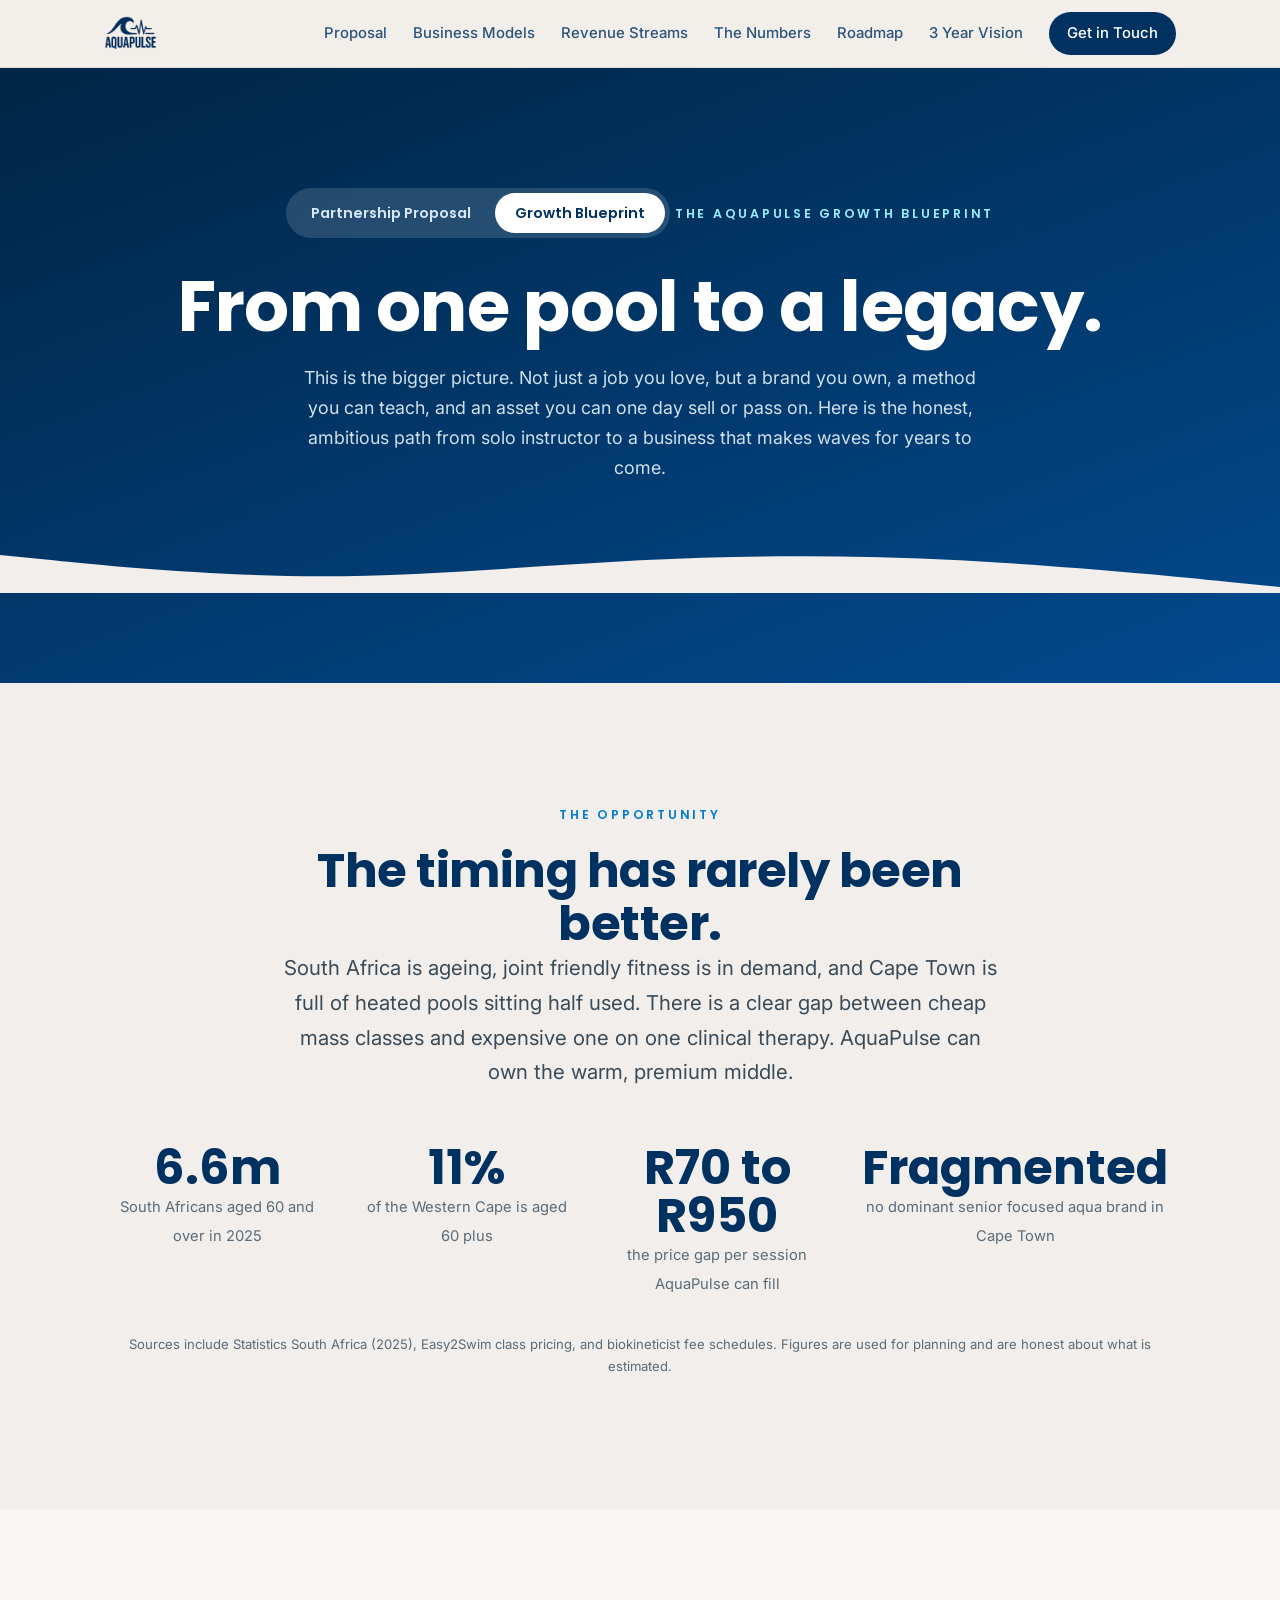
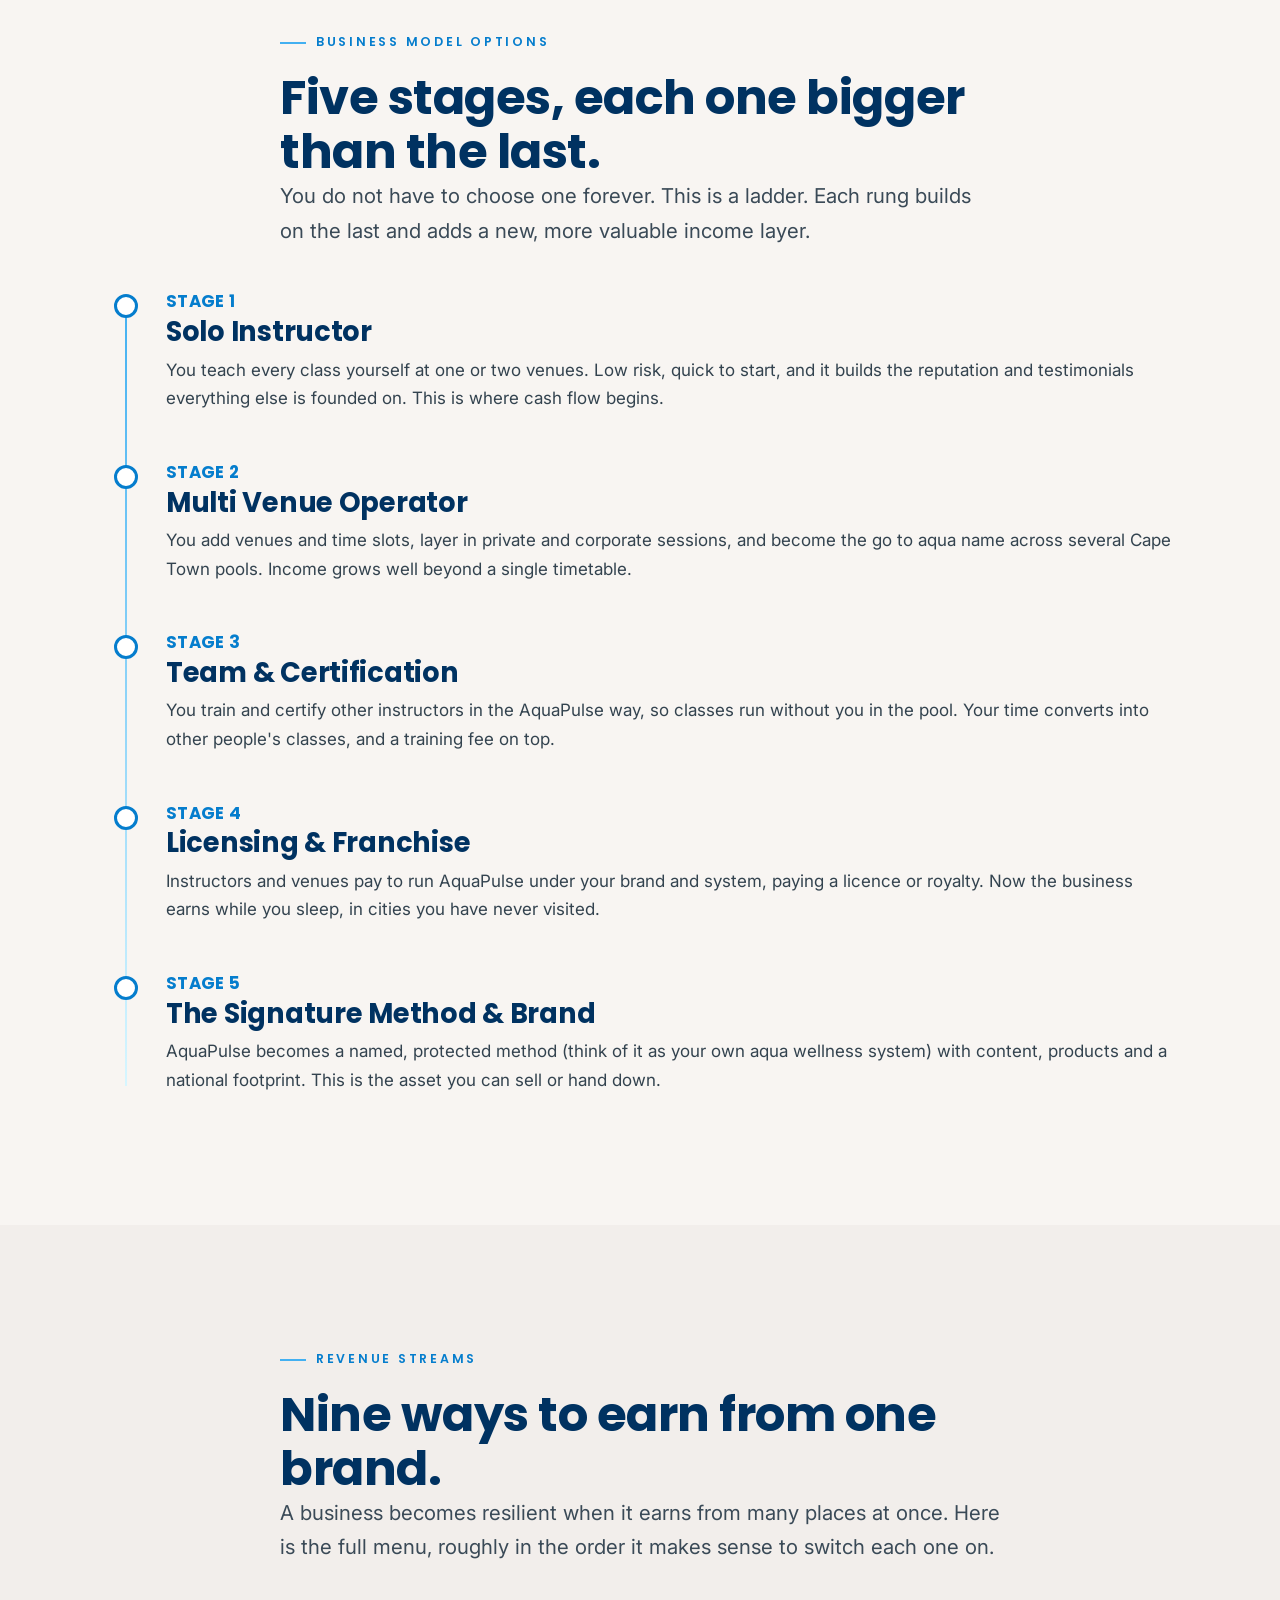
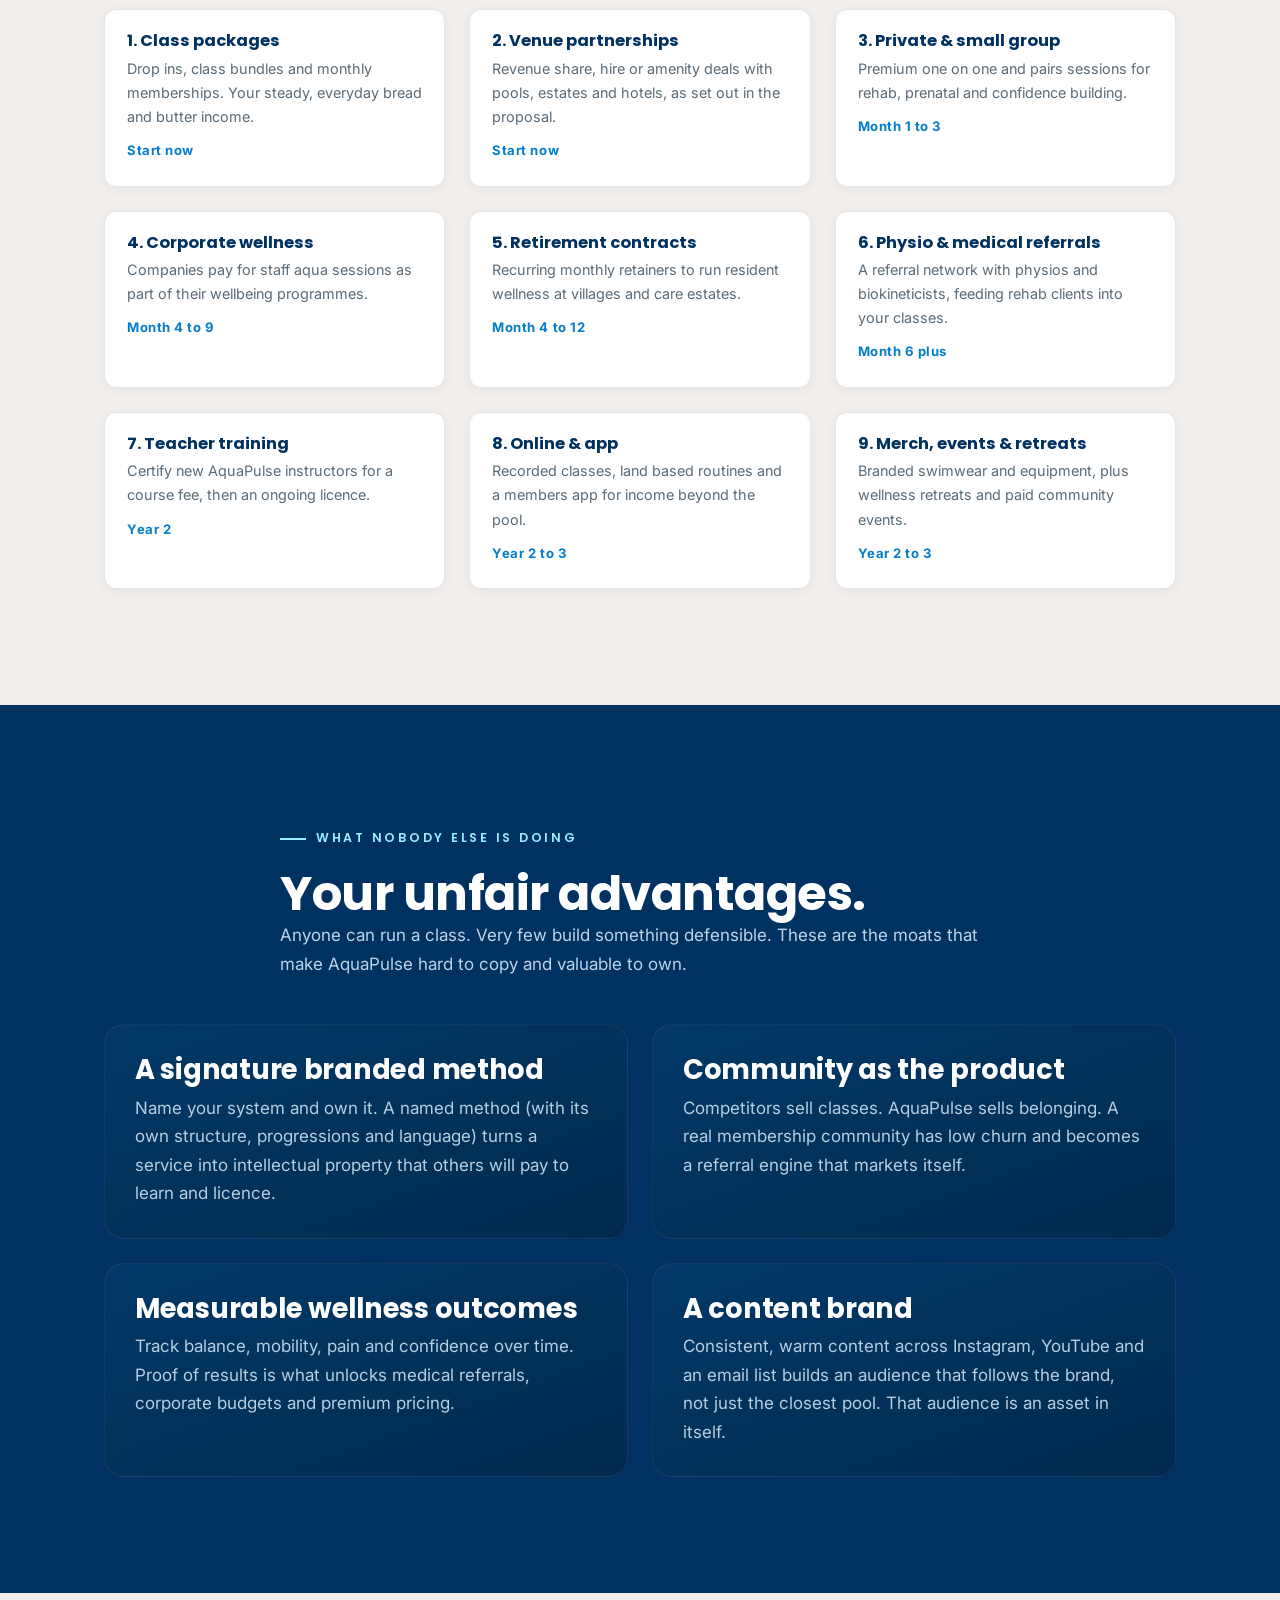
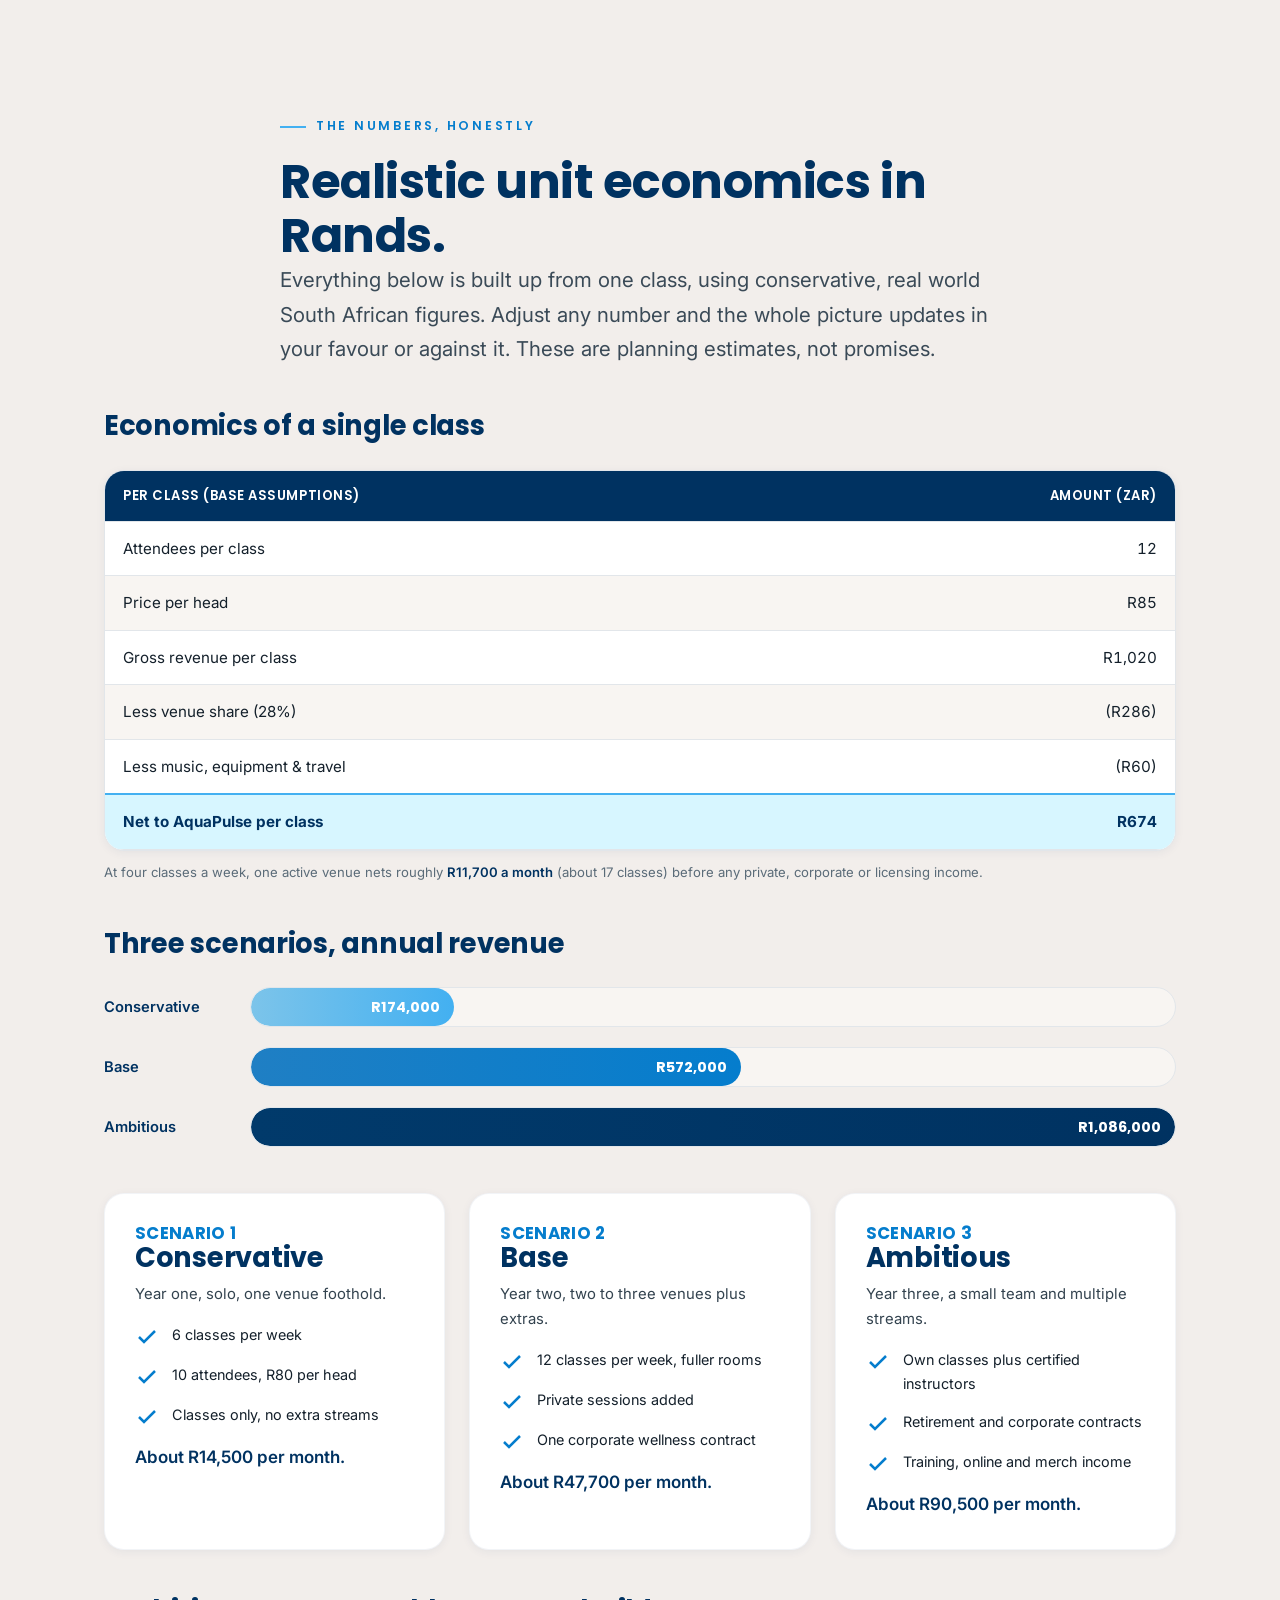
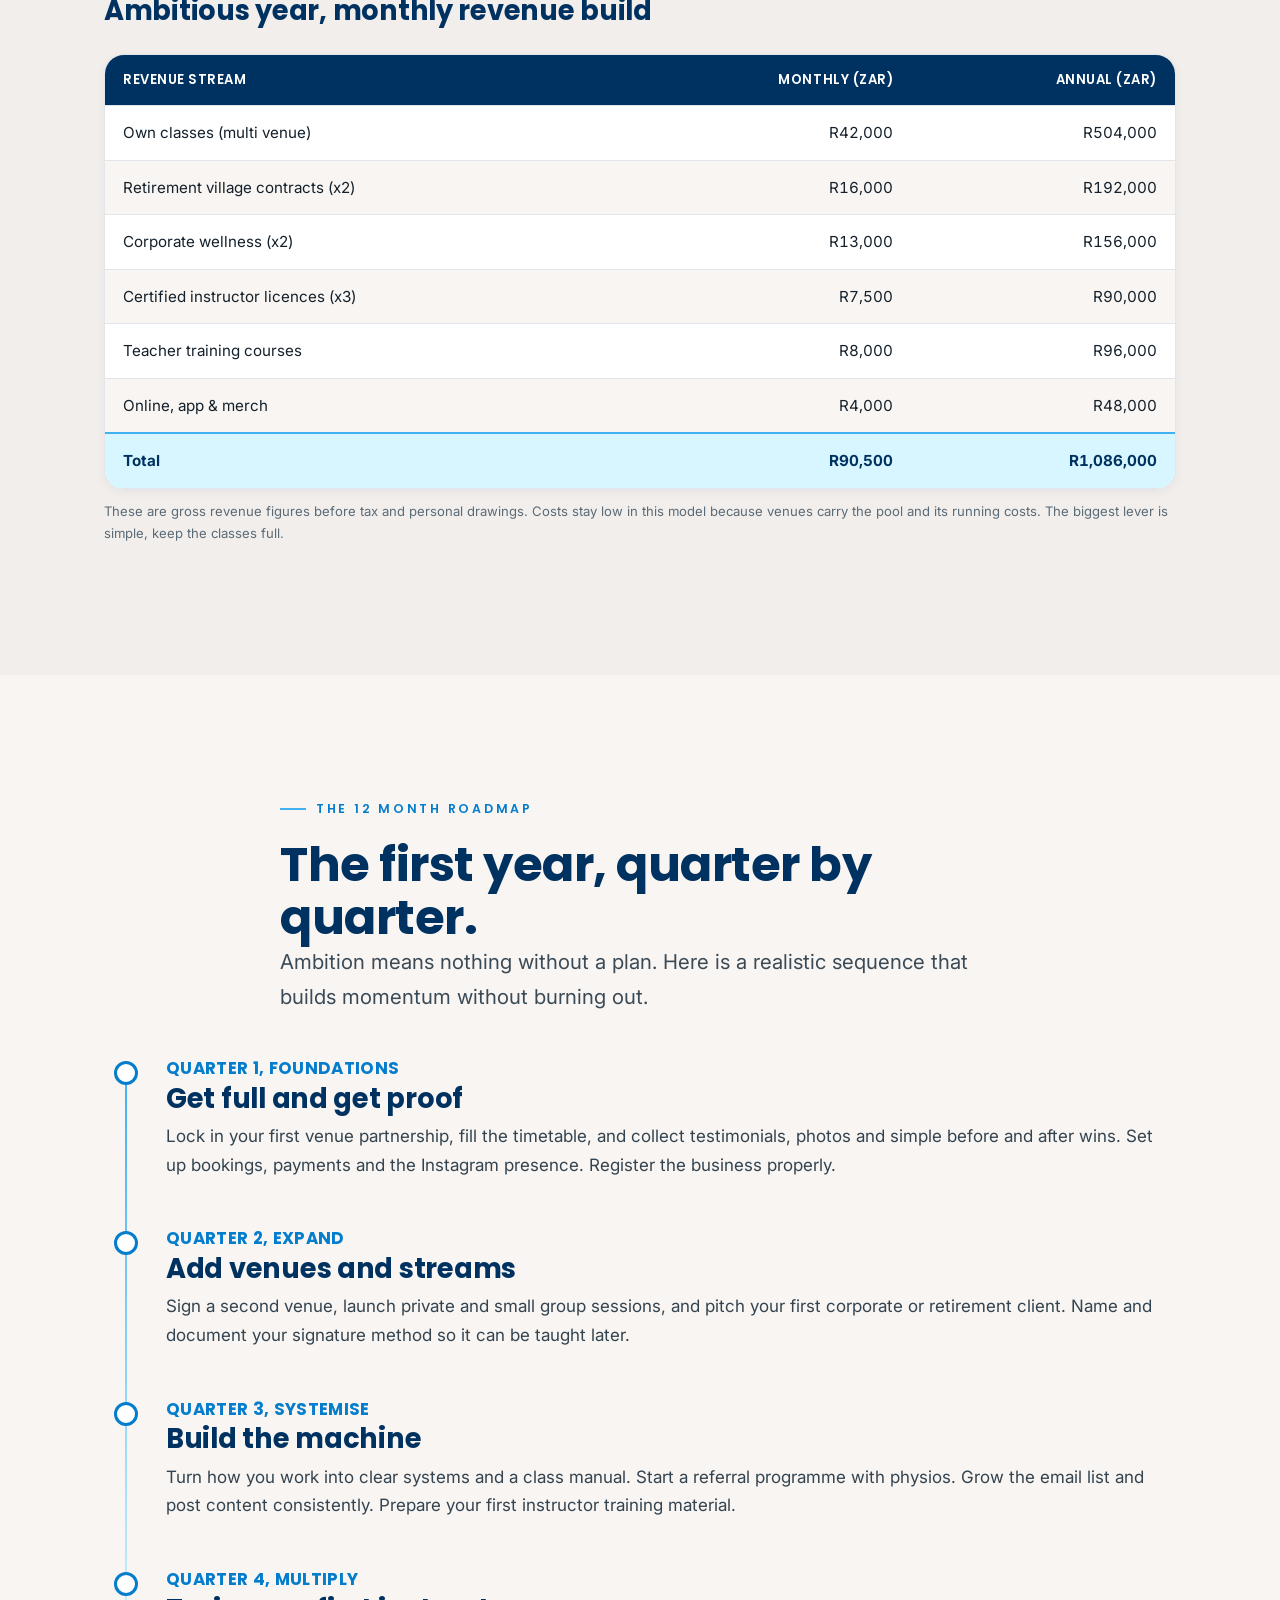
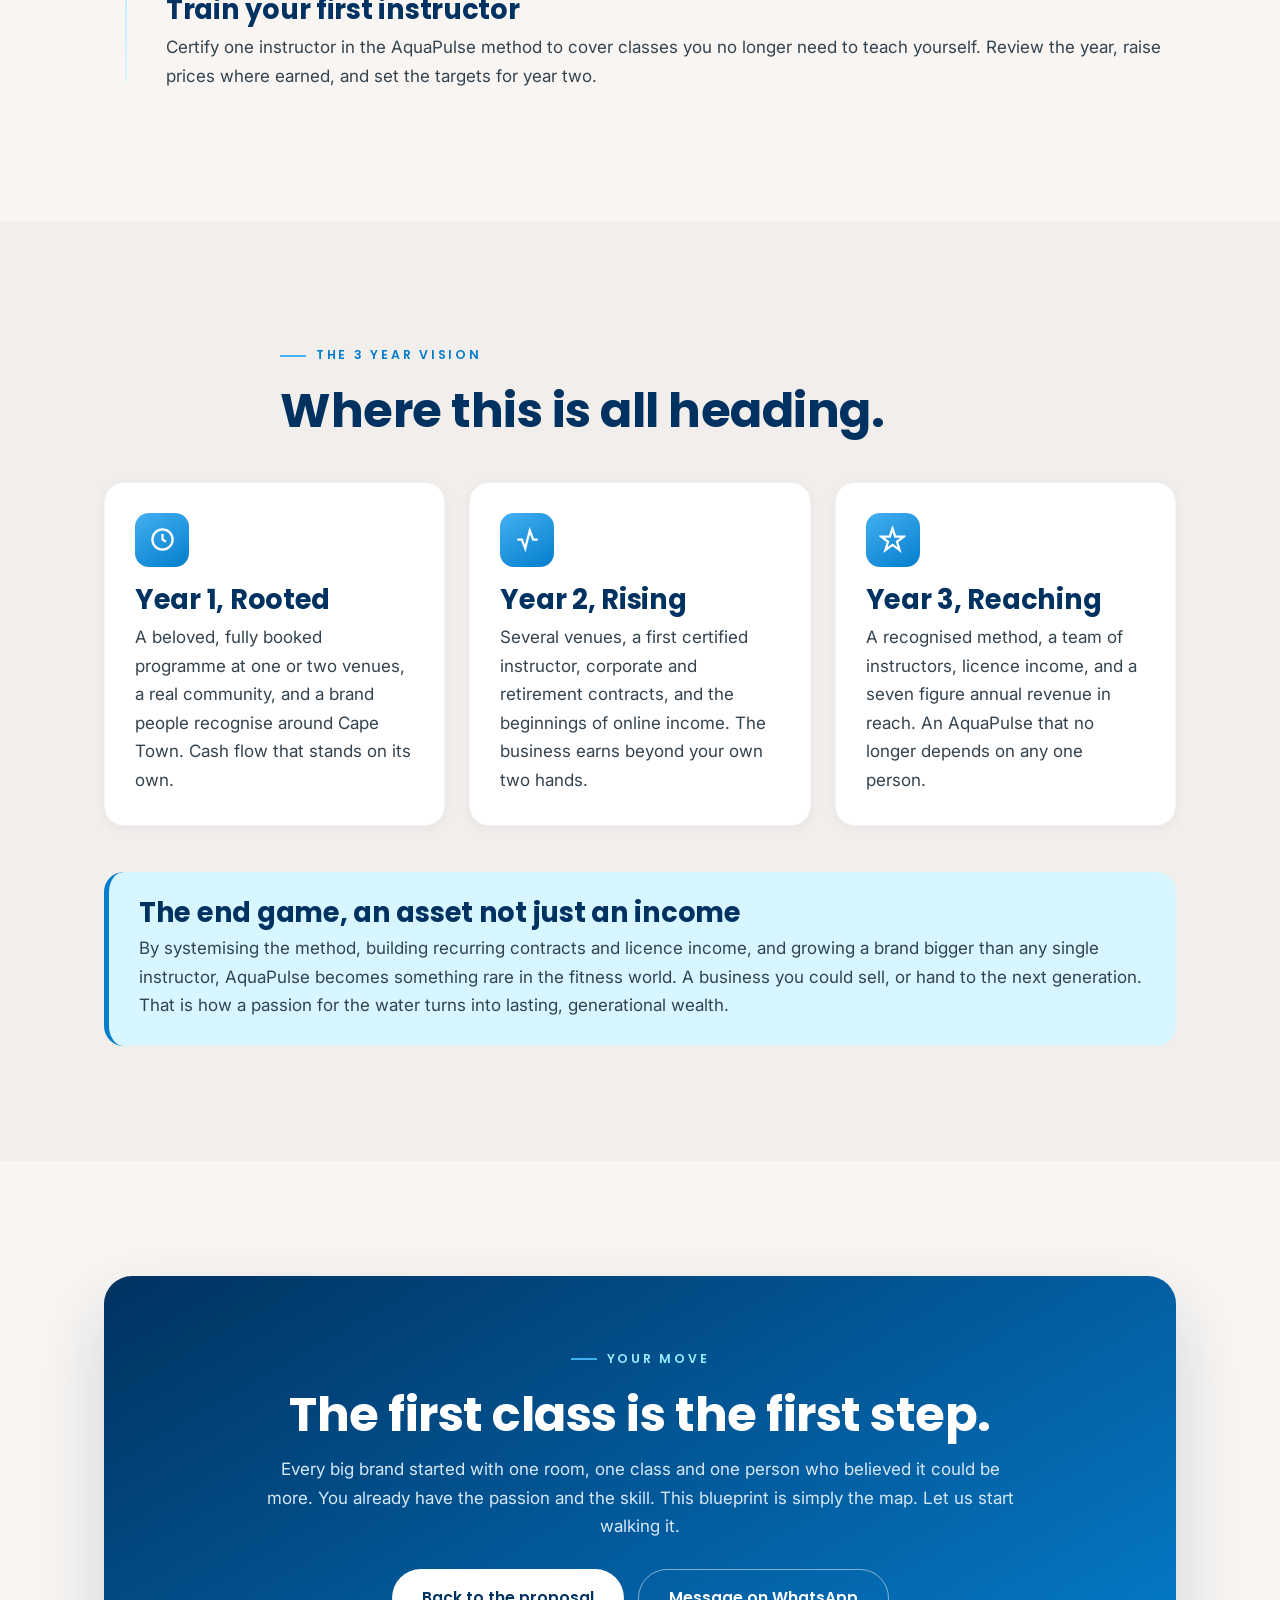
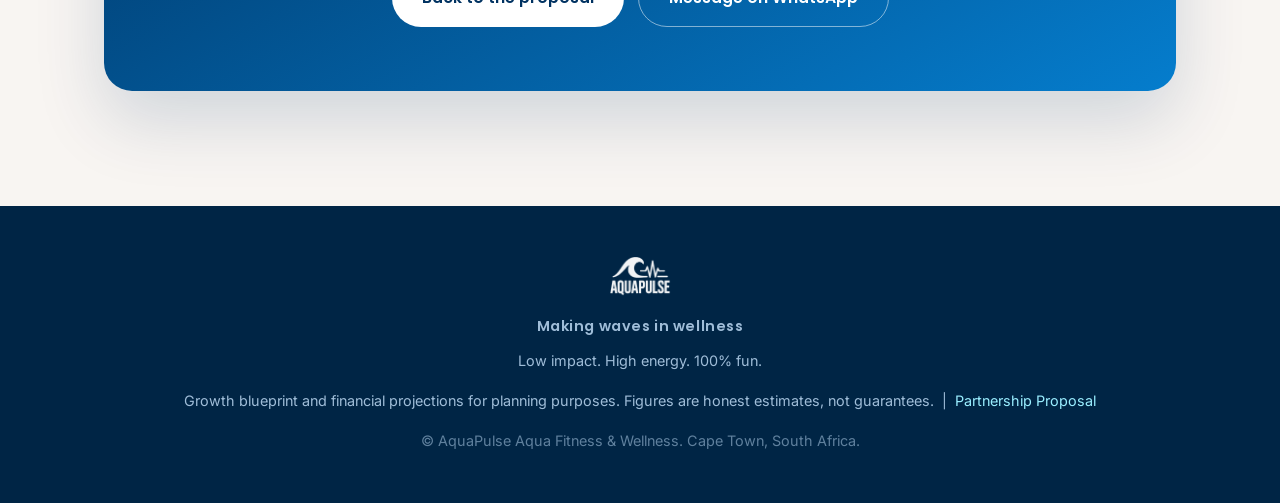
==== blueprint.html @ 483c2048 "AquaPulse partnership proposal and growth blueprint Mobile-first, print-friendly proposal site match" ====
<!DOCTYPE html>
<html lang="en">
<head>
<meta charset="UTF-8">
<meta name="viewport" content="width=device-width, initial-scale=1.0">
<title>AquaPulse | Growth Blueprint &amp; Wealth Strategy</title>
<meta name="description" content="The AquaPulse growth blueprint. How to scale from solo instructor to a branded, certifiable aqua wellness method, with realistic ZAR financial projections.">
<link rel="icon" href="assets/favicon.png">
<link rel="preconnect" href="https://fonts.googleapis.com">
<link rel="preconnect" href="https://fonts.gstatic.com" crossorigin>
<link href="https://fonts.googleapis.com/css2?family=Poppins:wght@500;600;700;800&family=Inter:wght@400;500;600&display=swap" rel="stylesheet">
<link rel="stylesheet" href="styles.css">
</head>
<body>

<!-- NAV -->
<nav class="nav">
  <div class="nav__inner">
    <a class="nav__brand" href="index.html">
      <img src="assets/logo-transparent.png" alt="AquaPulse logo">
    </a>
    <div class="nav__links" id="navlinks">
      <a href="index.html">Proposal</a>
      <a href="#models">Business Models</a>
      <a href="#streams">Revenue Streams</a>
      <a href="#numbers">The Numbers</a>
      <a href="#roadmap">Roadmap</a>
      <a href="#vision3">3 Year Vision</a>
      <a class="nav__cta" href="index.html#contact">Get in Touch</a>
    </div>
    <button class="nav__toggle" id="navtoggle" aria-label="Menu">
      <svg width="26" height="26" viewBox="0 0 24 24" fill="none" stroke="currentColor" stroke-width="2"><line x1="3" y1="6" x2="21" y2="6"/><line x1="3" y1="12" x2="21" y2="12"/><line x1="3" y1="18" x2="21" y2="18"/></svg>
    </button>
  </div>
</nav>

<!-- PAGE HEADER -->
<header class="phead" id="top">
  <div class="wrap">
    <div class="pill-nav">
      <a href="index.html">Partnership Proposal</a>
      <a href="#" class="active">Growth Blueprint</a>
    </div>
    <span class="eyebrow">The AquaPulse Growth Blueprint</span>
    <h1>From one pool to a legacy.</h1>
    <p>This is the bigger picture. Not just a job you love, but a brand you own, a method you can teach, and an asset you can one day sell or pass on. Here is the honest, ambitious path from solo instructor to a business that makes waves for years to come.</p>
  </div>
  <div class="wave-divider" aria-hidden="true" style="margin-top:40px">
    <svg viewBox="0 0 1440 70" preserveAspectRatio="none"><path fill="#f2eeeb" d="M0,32L60,37.3C120,43,240,53,360,53.3C480,53,600,43,720,37.3C840,32,960,32,1080,37.3C1200,43,1320,53,1380,58.7L1440,64L1440,70L0,70Z"></path></svg>
  </div>
</header>

<!-- WHY NOW -->
<section class="section">
  <div class="wrap">
    <div class="section-head center narrow fade">
      <span class="eyebrow">The Opportunity</span>
      <h2>The timing has rarely been better.</h2>
      <p class="lead">South Africa is ageing, joint friendly fitness is in demand, and Cape Town is full of heated pools sitting half used. There is a clear gap between cheap mass classes and expensive one on one clinical therapy. AquaPulse can own the warm, premium middle.</p>
    </div>
    <div class="grid g-4 mt-l">
      <div class="stat fade"><b>6.6m</b><span>South Africans aged 60 and over in 2025</span></div>
      <div class="stat fade"><b>11%</b><span>of the Western Cape is aged 60 plus</span></div>
      <div class="stat fade"><b>R70 to R950</b><span>the price gap per session AquaPulse can fill</span></div>
      <div class="stat fade"><b>Fragmented</b><span>no dominant senior focused aqua brand in Cape Town</span></div>
    </div>
    <p class="table-note center mt-m">Sources include Statistics South Africa (2025), Easy2Swim class pricing, and biokineticist fee schedules. Figures are used for planning and are honest about what is estimated.</p>
  </div>
</section>

<!-- BUSINESS MODEL LADDER -->
<section class="section section--tint" id="models">
  <div class="wrap">
    <div class="section-head narrow fade">
      <span class="eyebrow">Business Model Options</span>
      <h2>Five stages, each one bigger than the last.</h2>
      <p class="lead">You do not have to choose one forever. This is a ladder. Each rung builds on the last and adds a new, more valuable income layer.</p>
    </div>
    <div class="timeline fade">
      <div class="tl-item"><div class="tl-dot"></div><h4>Stage 1</h4><h3>Solo Instructor</h3><p>You teach every class yourself at one or two venues. Low risk, quick to start, and it builds the reputation and testimonials everything else is founded on. This is where cash flow begins.</p></div>
      <div class="tl-item"><div class="tl-dot"></div><h4>Stage 2</h4><h3>Multi Venue Operator</h3><p>You add venues and time slots, layer in private and corporate sessions, and become the go to aqua name across several Cape Town pools. Income grows well beyond a single timetable.</p></div>
      <div class="tl-item"><div class="tl-dot"></div><h4>Stage 3</h4><h3>Team &amp; Certification</h3><p>You train and certify other instructors in the AquaPulse way, so classes run without you in the pool. Your time converts into other people's classes, and a training fee on top.</p></div>
      <div class="tl-item"><div class="tl-dot"></div><h4>Stage 4</h4><h3>Licensing &amp; Franchise</h3><p>Instructors and venues pay to run AquaPulse under your brand and system, paying a licence or royalty. Now the business earns while you sleep, in cities you have never visited.</p></div>
      <div class="tl-item"><div class="tl-dot"></div><h4>Stage 5</h4><h3>The Signature Method &amp; Brand</h3><p>AquaPulse becomes a named, protected method (think of it as your own aqua wellness system) with content, products and a national footprint. This is the asset you can sell or hand down.</p></div>
    </div>
  </div>
</section>

<!-- REVENUE STREAMS -->
<section class="section" id="streams">
  <div class="wrap">
    <div class="section-head narrow fade">
      <span class="eyebrow">Revenue Streams</span>
      <h2>Nine ways to earn from one brand.</h2>
      <p class="lead">A business becomes resilient when it earns from many places at once. Here is the full menu, roughly in the order it makes sense to switch each one on.</p>
    </div>
    <div class="grid g-3 fade">
      <div class="stream"><h4>1. Class packages</h4><p>Drop ins, class bundles and monthly memberships. Your steady, everyday bread and butter income.</p><small>Start now</small></div>
      <div class="stream"><h4>2. Venue partnerships</h4><p>Revenue share, hire or amenity deals with pools, estates and hotels, as set out in the proposal.</p><small>Start now</small></div>
      <div class="stream"><h4>3. Private &amp; small group</h4><p>Premium one on one and pairs sessions for rehab, prenatal and confidence building.</p><small>Month 1 to 3</small></div>
      <div class="stream"><h4>4. Corporate wellness</h4><p>Companies pay for staff aqua sessions as part of their wellbeing programmes.</p><small>Month 4 to 9</small></div>
      <div class="stream"><h4>5. Retirement contracts</h4><p>Recurring monthly retainers to run resident wellness at villages and care estates.</p><small>Month 4 to 12</small></div>
      <div class="stream"><h4>6. Physio &amp; medical referrals</h4><p>A referral network with physios and biokineticists, feeding rehab clients into your classes.</p><small>Month 6 plus</small></div>
      <div class="stream"><h4>7. Teacher training</h4><p>Certify new AquaPulse instructors for a course fee, then an ongoing licence.</p><small>Year 2</small></div>
      <div class="stream"><h4>8. Online &amp; app</h4><p>Recorded classes, land based routines and a members app for income beyond the pool.</p><small>Year 2 to 3</small></div>
      <div class="stream"><h4>9. Merch, events &amp; retreats</h4><p>Branded swimwear and equipment, plus wellness retreats and paid community events.</p><small>Year 2 to 3</small></div>
    </div>
  </div>
</section>

<!-- DIFFERENTIATION -->
<section class="section section--navy" id="different">
  <div class="wrap">
    <div class="section-head narrow fade">
      <span class="eyebrow">What Nobody Else Is Doing</span>
      <h2>Your unfair advantages.</h2>
      <p>Anyone can run a class. Very few build something defensible. These are the moats that make AquaPulse hard to copy and valuable to own.</p>
    </div>
    <div class="grid g-2 mt-l">
      <div class="card card--navy fade"><h3>A signature branded method</h3><p>Name your system and own it. A named method (with its own structure, progressions and language) turns a service into intellectual property that others will pay to learn and licence.</p></div>
      <div class="card card--navy fade"><h3>Community as the product</h3><p>Competitors sell classes. AquaPulse sells belonging. A real membership community has low churn and becomes a referral engine that markets itself.</p></div>
      <div class="card card--navy fade"><h3>Measurable wellness outcomes</h3><p>Track balance, mobility, pain and confidence over time. Proof of results is what unlocks medical referrals, corporate budgets and premium pricing.</p></div>
      <div class="card card--navy fade"><h3>A content brand</h3><p>Consistent, warm content across Instagram, YouTube and an email list builds an audience that follows the brand, not just the closest pool. That audience is an asset in itself.</p></div>
    </div>
  </div>
</section>

<!-- THE NUMBERS -->
<section class="section" id="numbers">
  <div class="wrap">
    <div class="section-head narrow fade">
      <span class="eyebrow">The Numbers, Honestly</span>
      <h2>Realistic unit economics in Rands.</h2>
      <p class="lead">Everything below is built up from one class, using conservative, real world South African figures. Adjust any number and the whole picture updates in your favour or against it. These are planning estimates, not promises.</p>
    </div>

    <h3 class="mb-m fade">Economics of a single class</h3>
    <div class="table-wrap fade">
      <table>
        <thead><tr><th>Per class (base assumptions)</th><th class="num">Amount (ZAR)</th></tr></thead>
        <tbody>
          <tr><td>Attendees per class</td><td class="num">12</td></tr>
          <tr><td>Price per head</td><td class="num">R85</td></tr>
          <tr><td>Gross revenue per class</td><td class="num">R1,020</td></tr>
          <tr><td>Less venue share (28%)</td><td class="num">(R286)</td></tr>
          <tr><td>Less music, equipment &amp; travel</td><td class="num">(R60)</td></tr>
          <tr class="total"><td>Net to AquaPulse per class</td><td class="num">R674</td></tr>
        </tbody>
      </table>
    </div>
    <p class="table-note fade">At four classes a week, one active venue nets roughly <strong>R11,700 a month</strong> (about 17 classes) before any private, corporate or licensing income.</p>

    <h3 class="mb-m mt-l fade">Three scenarios, annual revenue</h3>
    <div class="bars fade">
      <div class="bar__row"><div class="bar__label">Conservative</div><div class="bar__track"><div class="bar__fill bar--c" style="width:22%">R174,000</div></div></div>
      <div class="bar__row"><div class="bar__label">Base</div><div class="bar__track"><div class="bar__fill bar--b" style="width:53%">R572,000</div></div></div>
      <div class="bar__row"><div class="bar__label">Ambitious</div><div class="bar__track"><div class="bar__fill bar--a" style="width:100%">R1,086,000</div></div></div>
    </div>

    <div class="grid g-3 mt-l">
      <div class="card fade">
        <h4 style="color:var(--ocean)">Scenario 1</h4>
        <h3>Conservative</h3>
        <p style="font-size:.93rem">Year one, solo, one venue foothold.</p>
        <ul class="checks" style="margin-top:14px;font-size:.9rem">
          <li><svg viewBox="0 0 24 24" fill="none" stroke="currentColor" stroke-width="2.5"><path d="M20 6L9 17l-5-5"/></svg><span>6 classes per week</span></li>
          <li><svg viewBox="0 0 24 24" fill="none" stroke="currentColor" stroke-width="2.5"><path d="M20 6L9 17l-5-5"/></svg><span>10 attendees, R80 per head</span></li>
          <li><svg viewBox="0 0 24 24" fill="none" stroke="currentColor" stroke-width="2.5"><path d="M20 6L9 17l-5-5"/></svg><span>Classes only, no extra streams</span></li>
        </ul>
        <p style="margin-top:14px"><strong>About R14,500 per month.</strong></p>
      </div>
      <div class="card fade">
        <h4 style="color:var(--ocean)">Scenario 2</h4>
        <h3>Base</h3>
        <p style="font-size:.93rem">Year two, two to three venues plus extras.</p>
        <ul class="checks" style="margin-top:14px;font-size:.9rem">
          <li><svg viewBox="0 0 24 24" fill="none" stroke="currentColor" stroke-width="2.5"><path d="M20 6L9 17l-5-5"/></svg><span>12 classes per week, fuller rooms</span></li>
          <li><svg viewBox="0 0 24 24" fill="none" stroke="currentColor" stroke-width="2.5"><path d="M20 6L9 17l-5-5"/></svg><span>Private sessions added</span></li>
          <li><svg viewBox="0 0 24 24" fill="none" stroke="currentColor" stroke-width="2.5"><path d="M20 6L9 17l-5-5"/></svg><span>One corporate wellness contract</span></li>
        </ul>
        <p style="margin-top:14px"><strong>About R47,700 per month.</strong></p>
      </div>
      <div class="card fade">
        <h4 style="color:var(--ocean)">Scenario 3</h4>
        <h3>Ambitious</h3>
        <p style="font-size:.93rem">Year three, a small team and multiple streams.</p>
        <ul class="checks" style="margin-top:14px;font-size:.9rem">
          <li><svg viewBox="0 0 24 24" fill="none" stroke="currentColor" stroke-width="2.5"><path d="M20 6L9 17l-5-5"/></svg><span>Own classes plus certified instructors</span></li>
          <li><svg viewBox="0 0 24 24" fill="none" stroke="currentColor" stroke-width="2.5"><path d="M20 6L9 17l-5-5"/></svg><span>Retirement and corporate contracts</span></li>
          <li><svg viewBox="0 0 24 24" fill="none" stroke="currentColor" stroke-width="2.5"><path d="M20 6L9 17l-5-5"/></svg><span>Training, online and merch income</span></li>
        </ul>
        <p style="margin-top:14px"><strong>About R90,500 per month.</strong></p>
      </div>
    </div>

    <h3 class="mb-m mt-l fade">Ambitious year, monthly revenue build</h3>
    <div class="table-wrap fade">
      <table>
        <thead><tr><th>Revenue stream</th><th class="num">Monthly (ZAR)</th><th class="num">Annual (ZAR)</th></tr></thead>
        <tbody>
          <tr><td>Own classes (multi venue)</td><td class="num">R42,000</td><td class="num">R504,000</td></tr>
          <tr><td>Retirement village contracts (x2)</td><td class="num">R16,000</td><td class="num">R192,000</td></tr>
          <tr><td>Corporate wellness (x2)</td><td class="num">R13,000</td><td class="num">R156,000</td></tr>
          <tr><td>Certified instructor licences (x3)</td><td class="num">R7,500</td><td class="num">R90,000</td></tr>
          <tr><td>Teacher training courses</td><td class="num">R8,000</td><td class="num">R96,000</td></tr>
          <tr><td>Online, app &amp; merch</td><td class="num">R4,000</td><td class="num">R48,000</td></tr>
          <tr class="total"><td>Total</td><td class="num">R90,500</td><td class="num">R1,086,000</td></tr>
        </tbody>
      </table>
    </div>
    <p class="table-note fade">These are gross revenue figures before tax and personal drawings. Costs stay low in this model because venues carry the pool and its running costs. The biggest lever is simple, keep the classes full.</p>
  </div>
</section>

<!-- 12 MONTH ROADMAP -->
<section class="section section--tint" id="roadmap">
  <div class="wrap">
    <div class="section-head narrow fade">
      <span class="eyebrow">The 12 Month Roadmap</span>
      <h2>The first year, quarter by quarter.</h2>
      <p class="lead">Ambition means nothing without a plan. Here is a realistic sequence that builds momentum without burning out.</p>
    </div>
    <div class="timeline fade">
      <div class="tl-item"><div class="tl-dot"></div><h4>Quarter 1, Foundations</h4><h3>Get full and get proof</h3><p>Lock in your first venue partnership, fill the timetable, and collect testimonials, photos and simple before and after wins. Set up bookings, payments and the Instagram presence. Register the business properly.</p></div>
      <div class="tl-item"><div class="tl-dot"></div><h4>Quarter 2, Expand</h4><h3>Add venues and streams</h3><p>Sign a second venue, launch private and small group sessions, and pitch your first corporate or retirement client. Name and document your signature method so it can be taught later.</p></div>
      <div class="tl-item"><div class="tl-dot"></div><h4>Quarter 3, Systemise</h4><h3>Build the machine</h3><p>Turn how you work into clear systems and a class manual. Start a referral programme with physios. Grow the email list and post content consistently. Prepare your first instructor training material.</p></div>
      <div class="tl-item"><div class="tl-dot"></div><h4>Quarter 4, Multiply</h4><h3>Train your first instructor</h3><p>Certify one instructor in the AquaPulse method to cover classes you no longer need to teach yourself. Review the year, raise prices where earned, and set the targets for year two.</p></div>
    </div>
  </div>
</section>

<!-- 3 YEAR VISION -->
<section class="section" id="vision3">
  <div class="wrap">
    <div class="section-head narrow fade">
      <span class="eyebrow">The 3 Year Vision</span>
      <h2>Where this is all heading.</h2>
    </div>
    <div class="grid g-3 fade">
      <div class="card"><div class="card__icon"><svg viewBox="0 0 24 24" fill="none" stroke="currentColor" stroke-width="2"><circle cx="12" cy="12" r="9"/><path d="M12 7v5l3 2"/></svg></div><h3>Year 1, Rooted</h3><p>A beloved, fully booked programme at one or two venues, a real community, and a brand people recognise around Cape Town. Cash flow that stands on its own.</p></div>
      <div class="card"><div class="card__icon"><svg viewBox="0 0 24 24" fill="none" stroke="currentColor" stroke-width="2"><path d="M3 12h4l3 8 4-16 3 8h4"/></svg></div><h3>Year 2, Rising</h3><p>Several venues, a first certified instructor, corporate and retirement contracts, and the beginnings of online income. The business earns beyond your own two hands.</p></div>
      <div class="card"><div class="card__icon"><svg viewBox="0 0 24 24" fill="none" stroke="currentColor" stroke-width="2"><path d="M12 2l2.4 7.4H22l-6 4.6 2.3 7.4-6.3-4.6L5.7 21.4 8 14 2 9.4h7.6z"/></svg></div><h3>Year 3, Reaching</h3><p>A recognised method, a team of instructors, licence income, and a seven figure annual revenue in reach. An AquaPulse that no longer depends on any one person.</p></div>
    </div>

    <div class="callout mt-l fade">
      <h3>The end game, an asset not just an income</h3>
      <p>By systemising the method, building recurring contracts and licence income, and growing a brand bigger than any single instructor, AquaPulse becomes something rare in the fitness world. A business you could sell, or hand to the next generation. That is how a passion for the water turns into lasting, generational wealth.</p>
    </div>
  </div>
</section>

<!-- CTA -->
<section class="section section--tint">
  <div class="wrap">
    <div class="cta fade">
      <span class="eyebrow" style="color:var(--aqua);justify-content:center">Your Move</span>
      <h2>The first class is the first step.</h2>
      <p class="narrow" style="margin:14px auto 28px">Every big brand started with one room, one class and one person who believed it could be more. You already have the passion and the skill. This blueprint is simply the map. Let us start walking it.</p>
      <div class="btn-row">
        <a class="btn btn--light" href="index.html">Back to the proposal</a>
        <a class="btn btn--ghost" href="https://wa.me/27717481698" target="_blank" rel="noopener" style="color:#fff;border-color:rgba(255,255,255,.5)">Message on WhatsApp</a>
      </div>
    </div>
  </div>
</section>

<!-- FOOTER -->
<footer class="footer">
  <div class="wrap">
    <img src="assets/logo-transparent.png" alt="AquaPulse">
    <p class="footer__tag">Making waves in wellness</p>
    <p>Low impact. High energy. 100% fun.</p>
    <p style="margin-top:16px">Growth blueprint and financial projections for planning purposes. Figures are honest estimates, not guarantees. &nbsp;|&nbsp; <a href="index.html">Partnership Proposal</a></p>
    <p style="margin-top:8px;opacity:.6">&copy; AquaPulse Aqua Fitness &amp; Wellness. Cape Town, South Africa.</p>
  </div>
</footer>

<button class="scrolltop" aria-label="Back to top"><svg width="20" height="20" viewBox="0 0 24 24" fill="none" stroke="currentColor" stroke-width="2.5"><path d="M18 15l-6-6-6 6"/></svg></button>
<script src="app.js"></script>
</body>
</html>
---- styles.css ----
/* ============================================================
   AquaPulse Aqua Fitness & Wellness
   Partnership Proposal + Growth Blueprint
   Brand palette sampled from Heather Brown's own logo assets
   ============================================================ */

:root {
  --navy:      #003261;
  --navy-deep: #002545;
  --ocean:     #057dcd;
  --sky:       #43b0f1;
  --aqua:      #99eeff;
  --aqua-soft: #d7f6ff;
  --paper:     #f2eeeb;
  --paper-2:   #f8f5f2;
  --white:     #ffffff;
  --ink:       #14202b;
  --ink-soft:  #43546180;
  --muted:     #5a6b78;
  --line:      #e2e6ea;
  --gold:      #f0a500;

  --shadow-sm: 0 2px 10px rgba(0,50,97,.06);
  --shadow-md: 0 14px 40px rgba(0,50,97,.10);
  --shadow-lg: 0 30px 70px rgba(0,50,97,.16);

  --radius:   20px;
  --radius-sm:12px;
  --maxw:     1120px;

  --f-head: 'Poppins', system-ui, -apple-system, sans-serif;
  --f-body: 'Inter', system-ui, -apple-system, sans-serif;
}

* { box-sizing: border-box; margin: 0; padding: 0; }
html { scroll-behavior: smooth; scroll-padding-top: 84px; }

body {
  font-family: var(--f-body);
  color: var(--ink);
  background: var(--paper);
  line-height: 1.68;
  font-size: 17px;
  -webkit-font-smoothing: antialiased;
  overflow-x: hidden;
}

h1, h2, h3, h4 { font-family: var(--f-head); line-height: 1.12; color: var(--navy); font-weight: 700; letter-spacing: -0.01em; }
h1 { font-size: clamp(2.4rem, 6vw, 4.4rem); }
h2 { font-size: clamp(1.9rem, 4vw, 3rem); }
h3 { font-size: clamp(1.25rem, 2.4vw, 1.7rem); }
h4 { font-size: 1.05rem; letter-spacing: .02em; text-transform: uppercase; }
p  { margin-bottom: 1rem; color: #33434f; }
a  { color: var(--ocean); text-decoration: none; }
img { max-width: 100%; display: block; }
strong { color: var(--navy); font-weight: 600; }

.wrap { max-width: var(--maxw); margin: 0 auto; padding: 0 24px; }
.section { padding: clamp(56px, 9vw, 120px) 0; position: relative; }
.section--tint { background: var(--paper-2); }
.section--navy { background: var(--navy); color: #cfe4f5; }
.section--navy h2, .section--navy h3, .section--navy h4 { color: #fff; }
.section--navy p { color: #bcd4ea; }
.center { text-align: center; }
.narrow { max-width: 760px; margin-left: auto; margin-right: auto; }

.eyebrow {
  font-family: var(--f-head); font-weight: 600; font-size: .78rem;
  letter-spacing: .22em; text-transform: uppercase; color: var(--ocean);
  display: inline-flex; align-items: center; gap: 10px; margin-bottom: 18px;
}
.eyebrow::before { content: ""; width: 26px; height: 2px; background: var(--sky); display: inline-block; }
.section--navy .eyebrow { color: var(--aqua); }
.section--navy .eyebrow::before { background: var(--aqua); }
.center .eyebrow::before { display: none; }

.lead { font-size: clamp(1.05rem, 2vw, 1.28rem); color: #3a4a57; line-height: 1.7; }

/* ---------- NAV ---------- */
.nav {
  position: sticky; top: 0; z-index: 60;
  background: rgba(242,238,235,.82); backdrop-filter: saturate(180%) blur(14px);
  border-bottom: 1px solid rgba(0,50,97,.08);
}
.nav__inner { max-width: var(--maxw); margin: 0 auto; padding: 12px 24px; display: flex; align-items: center; justify-content: space-between; gap: 16px; }
.nav__brand { display: flex; align-items: center; gap: 12px; font-family: var(--f-head); font-weight: 700; color: var(--navy); font-size: 1.05rem; letter-spacing: .01em; }
.nav__brand img { height: 34px; width: auto; }
.nav__links { display: flex; gap: 26px; align-items: center; }
.nav__links a { color: var(--navy); font-weight: 500; font-size: .93rem; opacity: .82; transition: opacity .2s; }
.nav__links a:hover { opacity: 1; }
.nav__cta { background: var(--navy); color: #fff !important; padding: 9px 18px; border-radius: 100px; font-weight: 600; opacity: 1 !important; }
.nav__cta:hover { background: var(--ocean); }
.nav__toggle { display: none; background: none; border: 0; cursor: pointer; color: var(--navy); }
@media (max-width: 860px) {
  .nav__links { position: fixed; inset: 62px 0 auto 0; flex-direction: column; background: var(--paper); padding: 20px 24px 28px; gap: 4px; border-bottom: 1px solid var(--line); transform: translateY(-140%); transition: transform .3s ease; box-shadow: var(--shadow-md); }
  .nav__links.open { transform: translateY(0); }
  .nav__links a { padding: 12px 4px; width: 100%; border-bottom: 1px solid rgba(0,50,97,.06); font-size: 1rem; }
  .nav__toggle { display: block; }
}

/* ---------- BUTTONS ---------- */
.btn { display: inline-flex; align-items: center; gap: 9px; font-family: var(--f-head); font-weight: 600; font-size: .98rem; padding: 15px 30px; border-radius: 100px; cursor: pointer; transition: transform .2s, box-shadow .2s, background .2s; border: 0; }
.btn--primary { background: var(--navy); color: #fff; box-shadow: 0 10px 26px rgba(0,50,97,.28); }
.btn--primary:hover { transform: translateY(-2px); background: var(--ocean); box-shadow: 0 16px 34px rgba(5,125,205,.34); }
.btn--ghost { background: transparent; color: var(--navy); border: 1.5px solid rgba(0,50,97,.25); }
.btn--ghost:hover { border-color: var(--navy); background: rgba(0,50,97,.04); }
.btn--light { background: #fff; color: var(--navy); }
.btn--light:hover { transform: translateY(-2px); box-shadow: var(--shadow-md); }
.btn-row { display: flex; flex-wrap: wrap; gap: 14px; }

/* ---------- HERO ---------- */
.hero { position: relative; background: linear-gradient(160deg, #003261 0%, #024a8f 55%, #057dcd 100%); color: #fff; overflow: hidden; padding: clamp(70px, 12vw, 130px) 0 0; }
.hero__grid { display: grid; grid-template-columns: 1.05fr .95fr; gap: 50px; align-items: center; }
.hero__logo { height: 62px; width: auto; margin-bottom: 26px; filter: brightness(0) invert(1); }
.hero h1 { color: #fff; margin-bottom: 20px; }
.hero h1 span { color: var(--aqua); }
.hero__tag { font-family: var(--f-head); font-weight: 600; letter-spacing: .04em; color: var(--aqua); font-size: clamp(1.05rem,2.2vw,1.4rem); margin-bottom: 14px; }
.hero__sub { color: #d6e8f7; font-size: 1.12rem; max-width: 520px; margin-bottom: 30px; }
.hero .btn-row { margin-bottom: 40px; }
.hero__photo { position: relative; }
.hero__photo img { border-radius: 22px; box-shadow: var(--shadow-lg); border: 6px solid rgba(255,255,255,.14); }
.hero__badge { position: absolute; bottom: -22px; left: -22px; background: #fff; color: var(--navy); border-radius: 16px; padding: 14px 20px; box-shadow: var(--shadow-md); font-family: var(--f-head); font-weight: 700; }
.hero__badge span { display: block; font-size: .72rem; letter-spacing: .12em; text-transform: uppercase; color: var(--ocean); font-weight: 600; }
.hero__strip { display: flex; gap: 34px; flex-wrap: wrap; margin-top: 6px; }
.hero__strip div b { font-family: var(--f-head); font-size: 1.6rem; color: #fff; display: block; }
.hero__strip div span { font-size: .82rem; color: #a9cbe6; letter-spacing: .04em; }
@media (max-width: 860px) {
  .hero__grid { grid-template-columns: 1fr; gap: 40px; }
  .hero__photo { max-width: 420px; margin: 0 auto; }
  .hero__badge { left: 0; }
}

/* wave divider */
.wave-divider { line-height: 0; }
.wave-divider svg { width: 100%; height: 70px; display: block; }

/* ---------- CARDS / GRID ---------- */
.grid { display: grid; gap: 24px; }
.g-2 { grid-template-columns: repeat(2, 1fr); }
.g-3 { grid-template-columns: repeat(3, 1fr); }
.g-4 { grid-template-columns: repeat(4, 1fr); }
@media (max-width: 900px) { .g-3, .g-4 { grid-template-columns: repeat(2, 1fr); } }
@media (max-width: 620px) { .g-2, .g-3, .g-4 { grid-template-columns: 1fr; } }

.card { background: #fff; border-radius: var(--radius); padding: 30px; box-shadow: var(--shadow-sm); border: 1px solid rgba(0,50,97,.05); transition: transform .25s, box-shadow .25s; }
.card:hover { transform: translateY(-4px); box-shadow: var(--shadow-md); }
.card h3 { margin-bottom: 8px; }
.card p:last-child { margin-bottom: 0; }
.card__icon { width: 54px; height: 54px; border-radius: 14px; background: linear-gradient(150deg, var(--sky), var(--ocean)); display: grid; place-items: center; margin-bottom: 18px; color: #fff; }
.card__icon svg { width: 27px; height: 27px; }

.card--navy { background: linear-gradient(160deg, #023968, #012a4d); color: #cfe0ee; border: 1px solid rgba(255,255,255,.06); }
.card--navy h3 { color: #fff; }
.card--navy p { color: #b6cee2; }

/* pillars */
.pillar { display: flex; gap: 18px; align-items: flex-start; }
.pillar__num { flex: 0 0 auto; width: 46px; height: 46px; border-radius: 12px; background: var(--aqua-soft); color: var(--navy); font-family: var(--f-head); font-weight: 700; display: grid; place-items: center; font-size: 1.15rem; }

/* class list */
.class-card { background: #fff; border-radius: var(--radius); overflow: hidden; box-shadow: var(--shadow-sm); border: 1px solid rgba(0,50,97,.05); display: flex; flex-direction: column; transition: transform .25s, box-shadow .25s; }
.class-card:hover { transform: translateY(-4px); box-shadow: var(--shadow-md); }
.class-card__head { padding: 24px 26px 0; }
.class-card__tag { display: inline-block; font-size: .72rem; letter-spacing: .12em; text-transform: uppercase; font-weight: 700; color: var(--ocean); background: var(--aqua-soft); padding: 5px 12px; border-radius: 100px; margin-bottom: 14px; }
.class-card__body { padding: 6px 26px 26px; }
.class-card ul { list-style: none; margin-top: 10px; }
.class-card li { padding: 7px 0 7px 26px; position: relative; color: #46565f; font-size: .96rem; border-top: 1px solid var(--line); }
.class-card li:first-child { border-top: 0; }
.class-card li::before { content: ""; position: absolute; left: 0; top: 15px; width: 12px; height: 8px; border-left: 2px solid var(--sky); border-bottom: 2px solid var(--sky); transform: rotate(-45deg); }

/* checklist */
.checks { list-style: none; display: grid; gap: 14px; }
.checks li { display: flex; gap: 13px; align-items: flex-start; }
.checks li svg { flex: 0 0 auto; width: 24px; height: 24px; margin-top: 2px; color: var(--ocean); }
.section--navy .checks li svg { color: var(--aqua); }

/* audience chips */
.chips { display: flex; flex-wrap: wrap; gap: 12px; }
.chip { background: #fff; border: 1px solid var(--line); border-radius: 100px; padding: 11px 20px; font-weight: 500; color: var(--navy); font-size: .95rem; box-shadow: var(--shadow-sm); display: flex; align-items: center; gap: 9px; }
.chip::before { content: ""; width: 9px; height: 9px; border-radius: 50%; background: var(--sky); }

/* stat blocks */
.stat { text-align: center; padding: 8px; }
.stat b { font-family: var(--f-head); font-size: clamp(2rem, 5vw, 3rem); color: var(--navy); display: block; line-height: 1; }
.section--navy .stat b { color: #fff; }
.stat span { color: var(--muted); font-size: .92rem; }
.section--navy .stat span { color: #a9cbe6; }

/* model cards (partnership) */
.model { position: relative; }
.model__price { font-family: var(--f-head); font-weight: 700; color: var(--ocean); font-size: 1.05rem; margin: 6px 0 12px; }
.badge-best { position: absolute; top: 18px; right: 18px; background: var(--gold); color: #3a2a00; font-size: .68rem; font-weight: 700; letter-spacing: .1em; text-transform: uppercase; padding: 5px 11px; border-radius: 100px; }

/* tables */
.table-wrap { overflow-x: auto; border-radius: var(--radius); box-shadow: var(--shadow-sm); border: 1px solid var(--line); background: #fff; }
table { width: 100%; border-collapse: collapse; font-size: .95rem; min-width: 560px; }
th, td { padding: 14px 18px; text-align: left; border-bottom: 1px solid var(--line); }
th { background: var(--navy); color: #fff; font-family: var(--f-head); font-weight: 600; font-size: .82rem; letter-spacing: .04em; text-transform: uppercase; }
tbody tr:nth-child(even) { background: var(--paper-2); }
td.num, th.num { text-align: right; font-variant-numeric: tabular-nums; }
tr.total td { font-weight: 700; color: var(--navy); background: var(--aqua-soft); border-top: 2px solid var(--sky); }
.table-note { font-size: .82rem; color: var(--muted); margin-top: 10px; }

/* bar chart (pure CSS) */
.bars { display: grid; gap: 20px; margin-top: 10px; }
.bar__row { display: grid; grid-template-columns: 130px 1fr; gap: 16px; align-items: center; }
.bar__label { font-weight: 600; color: var(--navy); font-size: .92rem; }
.bar__track { background: var(--paper-2); border-radius: 100px; height: 40px; position: relative; overflow: hidden; border: 1px solid var(--line); }
.bar__fill { height: 100%; border-radius: 100px; display: flex; align-items: center; justify-content: flex-end; padding-right: 14px; color: #fff; font-family: var(--f-head); font-weight: 700; font-size: .9rem; white-space: nowrap; }
.bar--c { background: linear-gradient(90deg, #7cc4ea, #43b0f1); }
.bar--b { background: linear-gradient(90deg, #1f7fc4, #057dcd); }
.bar--a { background: linear-gradient(90deg, #013a6b, #003261); }
@media (max-width: 620px) { .bar__row { grid-template-columns: 92px 1fr; } .bar__label { font-size: .82rem; } }

/* timeline / roadmap */
.timeline { position: relative; margin-top: 20px; }
.timeline::before { content: ""; position: absolute; left: 21px; top: 8px; bottom: 8px; width: 2px; background: linear-gradient(var(--sky), var(--aqua-soft)); }
.tl-item { position: relative; padding: 0 0 34px 62px; }
.tl-item:last-child { padding-bottom: 0; }
.tl-dot { position: absolute; left: 10px; top: 2px; width: 24px; height: 24px; border-radius: 50%; background: #fff; border: 3px solid var(--ocean); }
.tl-item h4 { color: var(--ocean); margin-bottom: 6px; }
.tl-item h3 { margin-bottom: 8px; }

/* revenue stream grid */
.stream { background: #fff; border-radius: var(--radius-sm); padding: 22px; border: 1px solid var(--line); box-shadow: var(--shadow-sm); }
.stream h4 { color: var(--navy); text-transform: none; letter-spacing: 0; font-size: 1.02rem; margin-bottom: 6px; font-family: var(--f-head); }
.stream p { font-size: .9rem; margin: 0; color: var(--muted); }
.stream small { display: inline-block; margin-top: 10px; font-weight: 700; color: var(--ocean); font-size: .82rem; letter-spacing: .04em; }

/* gallery */
.gallery { display: grid; grid-template-columns: repeat(4,1fr); gap: 14px; }
@media (max-width: 900px){ .gallery { grid-template-columns: repeat(2,1fr); } }
.gallery__item { aspect-ratio: 1/1; border-radius: var(--radius-sm); background: linear-gradient(150deg, var(--aqua-soft), #eaf7ff); display: grid; place-items: center; color: var(--ocean); border: 1px dashed rgba(5,125,205,.4); text-align: center; padding: 14px; }
.gallery__item.filled { background: none; border: 0; }
.gallery__item.filled img { width: 100%; height: 100%; object-fit: cover; border-radius: var(--radius-sm); }
.gallery__item svg { width: 34px; height: 34px; opacity: .6; margin-bottom: 8px; }
.gallery__item span { font-size: .78rem; font-weight: 600; letter-spacing: .04em; }

/* testimonial */
.quote { background: #fff; border-radius: var(--radius); padding: 34px; box-shadow: var(--shadow-sm); border: 1px solid var(--line); position: relative; }
.quote::before { content: "\201C"; font-family: Georgia, serif; font-size: 5rem; color: var(--aqua); position: absolute; top: 6px; left: 20px; line-height: 1; }
.quote p { font-style: italic; color: #3a4a57; position: relative; z-index: 1; margin-top: 14px; }
.quote cite { display: block; margin-top: 14px; font-style: normal; font-weight: 700; color: var(--navy); font-family: var(--f-head); }
.placeholder { color: var(--ocean); background: var(--aqua-soft); padding: 1px 7px; border-radius: 6px; font-weight: 600; font-style: normal; }

/* instructor block */
.bio { display: grid; grid-template-columns: 320px 1fr; gap: 46px; align-items: center; }
.bio img { border-radius: var(--radius); box-shadow: var(--shadow-md); }
.cred-list { list-style: none; display: grid; gap: 10px; margin-top: 16px; }
.cred-list li { padding: 12px 16px; background: var(--paper-2); border-left: 3px solid var(--sky); border-radius: 8px; font-size: .95rem; }
@media (max-width: 760px){ .bio { grid-template-columns: 1fr; } .bio img { max-width: 280px; } }

/* CTA band */
.cta { background: linear-gradient(150deg, #003261, #057dcd); color: #fff; border-radius: 28px; padding: clamp(38px, 6vw, 64px); text-align: center; box-shadow: var(--shadow-lg); position: relative; overflow: hidden; }
.cta h2 { color: #fff; }
.cta p { color: #d6e8f7; }
.cta .btn-row { justify-content: center; }

/* contact */
.contact-grid { display: grid; grid-template-columns: repeat(3,1fr); gap: 18px; }
@media (max-width: 720px){ .contact-grid { grid-template-columns: 1fr; } }
.contact-item { background: #fff; border-radius: var(--radius-sm); padding: 22px; text-align: center; box-shadow: var(--shadow-sm); border: 1px solid var(--line); }
.contact-item svg { width: 30px; height: 30px; color: var(--ocean); margin: 0 auto 10px; }
.contact-item b { display: block; font-family: var(--f-head); color: var(--navy); }
.contact-item a { word-break: break-word; }

/* footer */
.footer { background: var(--navy-deep); color: #9fbdd8; padding: 50px 0 34px; text-align: center; }
.footer img { height: 40px; margin: 0 auto 18px; filter: brightness(0) invert(1); opacity: .95; }
.footer p { color: #9fbdd8; font-size: .9rem; }
.footer a { color: var(--aqua); }
.footer__tag { font-family: var(--f-head); color: #fff; font-weight: 600; letter-spacing: .04em; margin-bottom: 10px; }

/* page hero (blueprint) */
.phead { background: linear-gradient(160deg, #002545, #024a8f); color: #fff; padding: clamp(64px,10vw,120px) 0 clamp(50px,8vw,90px); text-align: center; }
.phead h1 { color: #fff; }
.phead p { color: #cfe0ee; max-width: 680px; margin: 16px auto 0; font-size: 1.12rem; }
.phead .eyebrow { color: var(--aqua); justify-content: center; }
.phead .eyebrow::before { display: none; }

/* callout */
.callout { background: var(--aqua-soft); border-radius: var(--radius); padding: 26px 30px; border-left: 5px solid var(--ocean); }
.callout h3 { margin-bottom: 6px; }
.callout p:last-child { margin-bottom: 0; }

/* misc utility */
.mt-s { margin-top: 14px; } .mt-m { margin-top: 28px; } .mt-l { margin-top: 46px; }
.mb-m { margin-bottom: 28px; } .mb-l { margin-bottom: 46px; }
.section-head { max-width: 720px; margin-bottom: 44px; }
.section-head.center { margin-left: auto; margin-right: auto; }
.fade { opacity: 0; transform: translateY(24px); transition: opacity .7s ease, transform .7s ease; }
.fade.in { opacity: 1; transform: none; }
.pill-nav { display: inline-flex; gap: 4px; background: rgba(255,255,255,.14); padding: 5px; border-radius: 100px; margin-bottom: 30px; }
.pill-nav a { color: #d6e8f7; padding: 8px 20px; border-radius: 100px; font-weight: 600; font-size: .9rem; font-family: var(--f-head); }
.pill-nav a.active { background: #fff; color: var(--navy); }

/* ---------- PRINT ---------- */
@media print {
  :root { --paper:#fff; }
  .nav, .nav__toggle, .hero .btn-row, .cta .btn-row, .btn, .scrolltop, .pill-nav { display: none !important; }
  body { font-size: 11.5pt; background: #fff; }
  .section { padding: 22px 0; page-break-inside: avoid; }
  .hero { background: #003261 !important; -webkit-print-color-adjust: exact; print-color-adjust: exact; padding: 30px 0; }
  .section--navy, .cta, th, tr.total td, .hero { -webkit-print-color-adjust: exact; print-color-adjust: exact; }
  .card, .class-card, .quote, .stream, .table-wrap { box-shadow: none; break-inside: avoid; }
  .fade { opacity: 1 !important; transform: none !important; }
  a { color: var(--navy); }
  .page-break { page-break-before: always; }
  h2, h3 { page-break-after: avoid; }
  .gallery, .timeline, .bars { break-inside: avoid; }
}

.scrolltop { position: fixed; bottom: 22px; right: 22px; width: 46px; height: 46px; border-radius: 50%; background: var(--navy); color: #fff; border: 0; display: grid; place-items: center; cursor: pointer; opacity: 0; pointer-events: none; transition: opacity .3s, transform .2s; z-index: 55; box-shadow: var(--shadow-md); }
.scrolltop.show { opacity: 1; pointer-events: auto; }
.scrolltop:hover { transform: translateY(-3px); background: var(--ocean); }
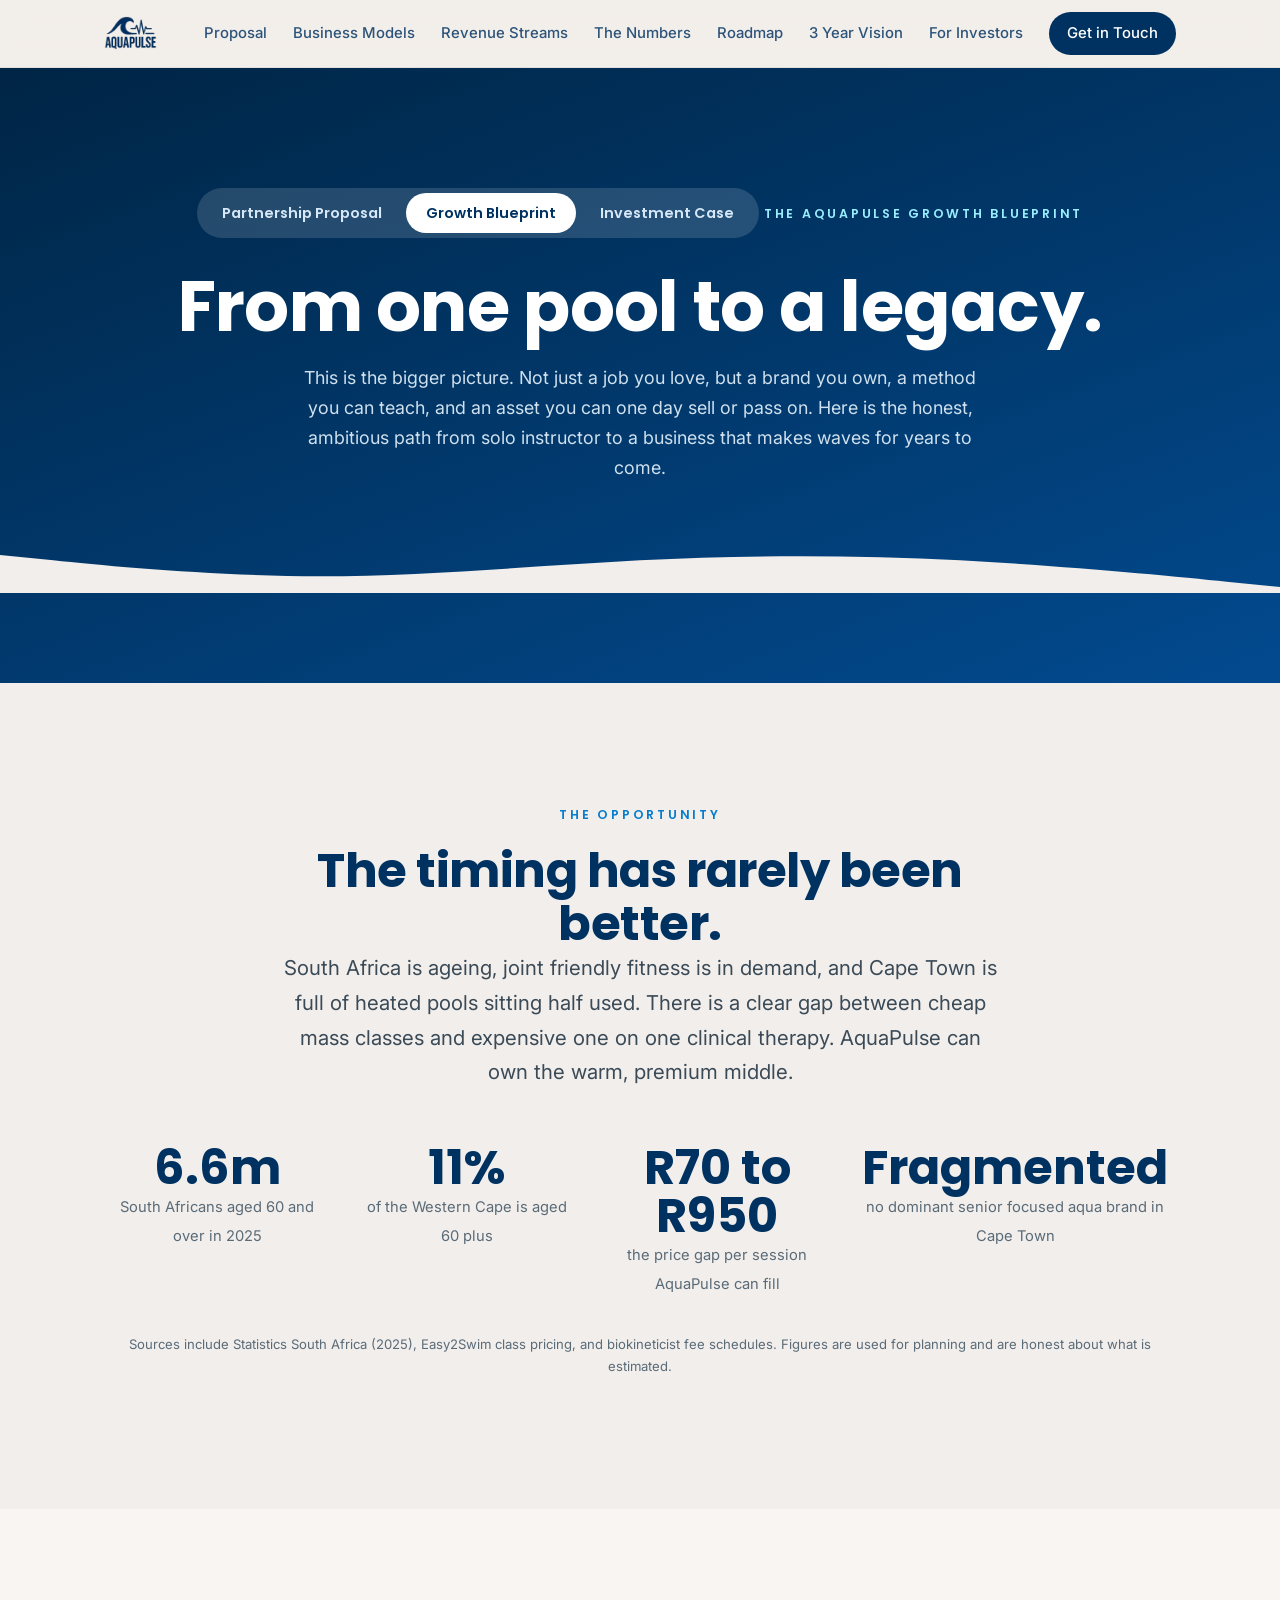
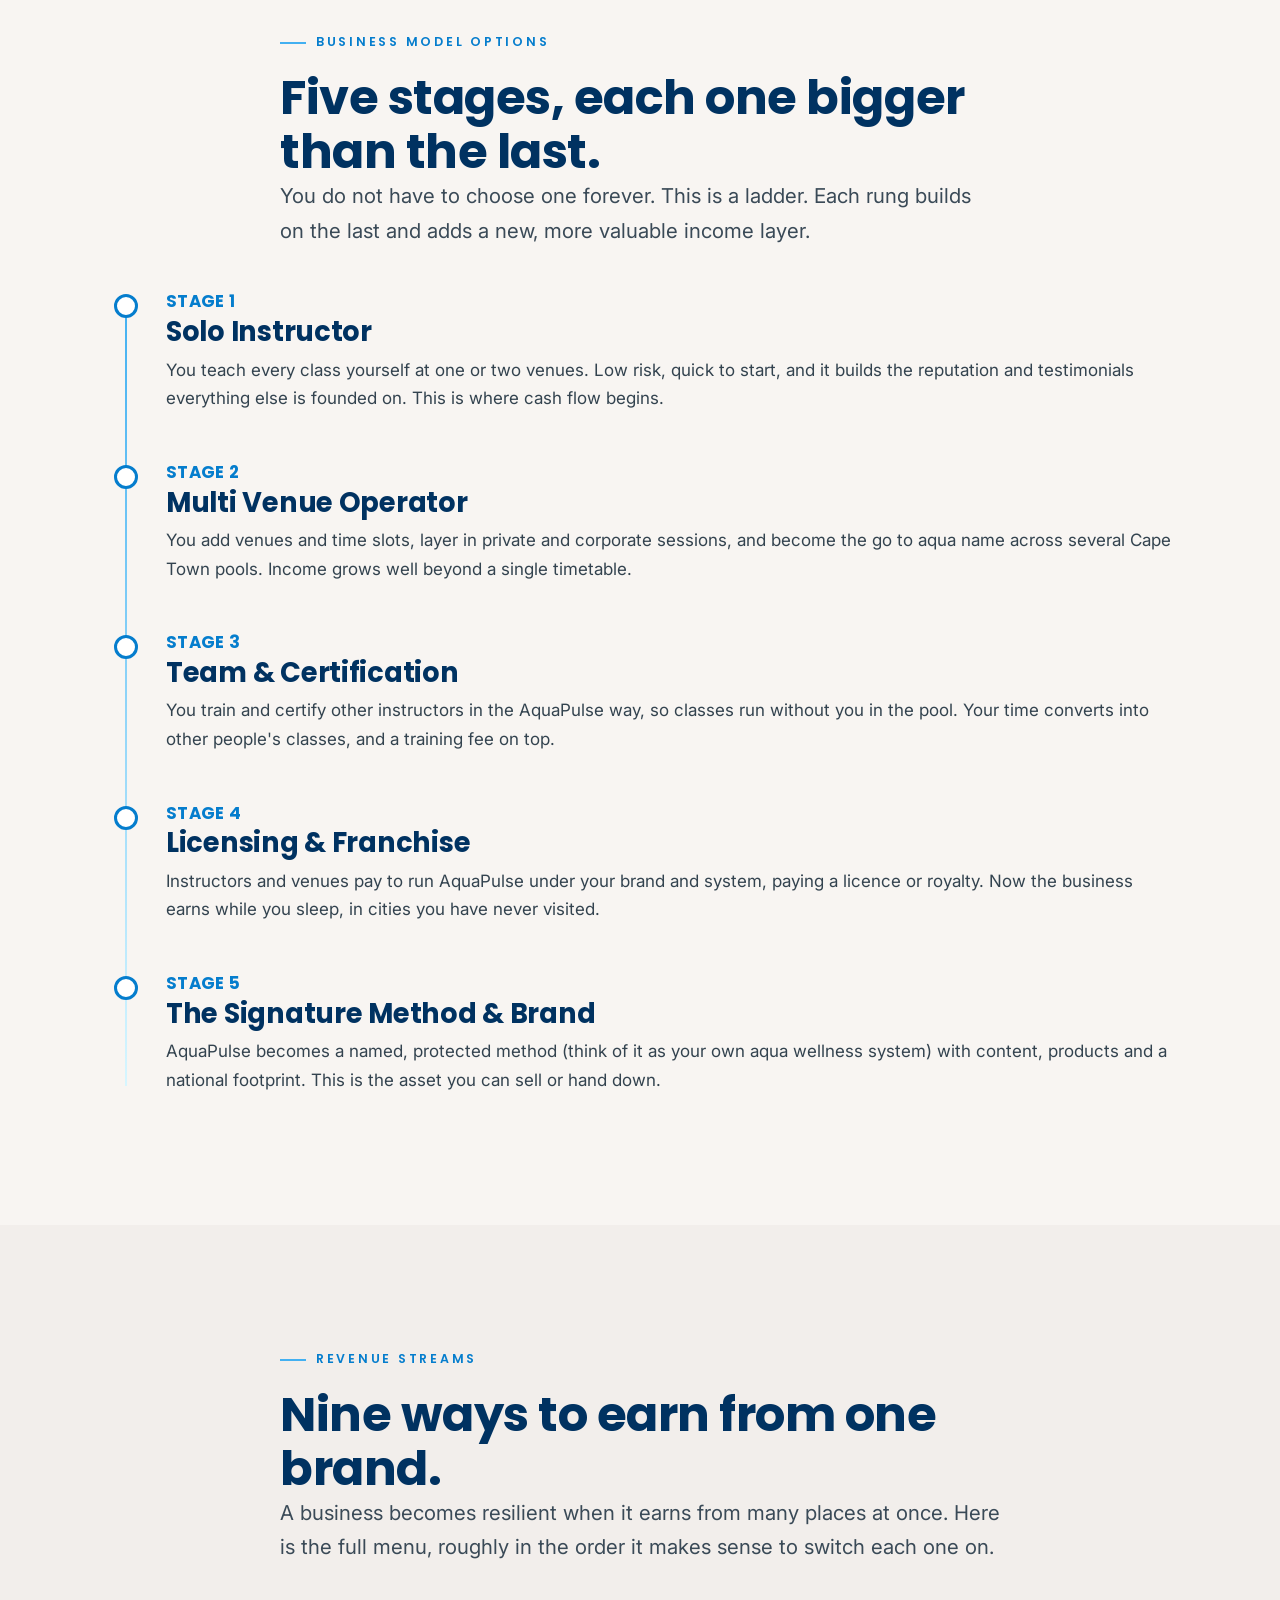
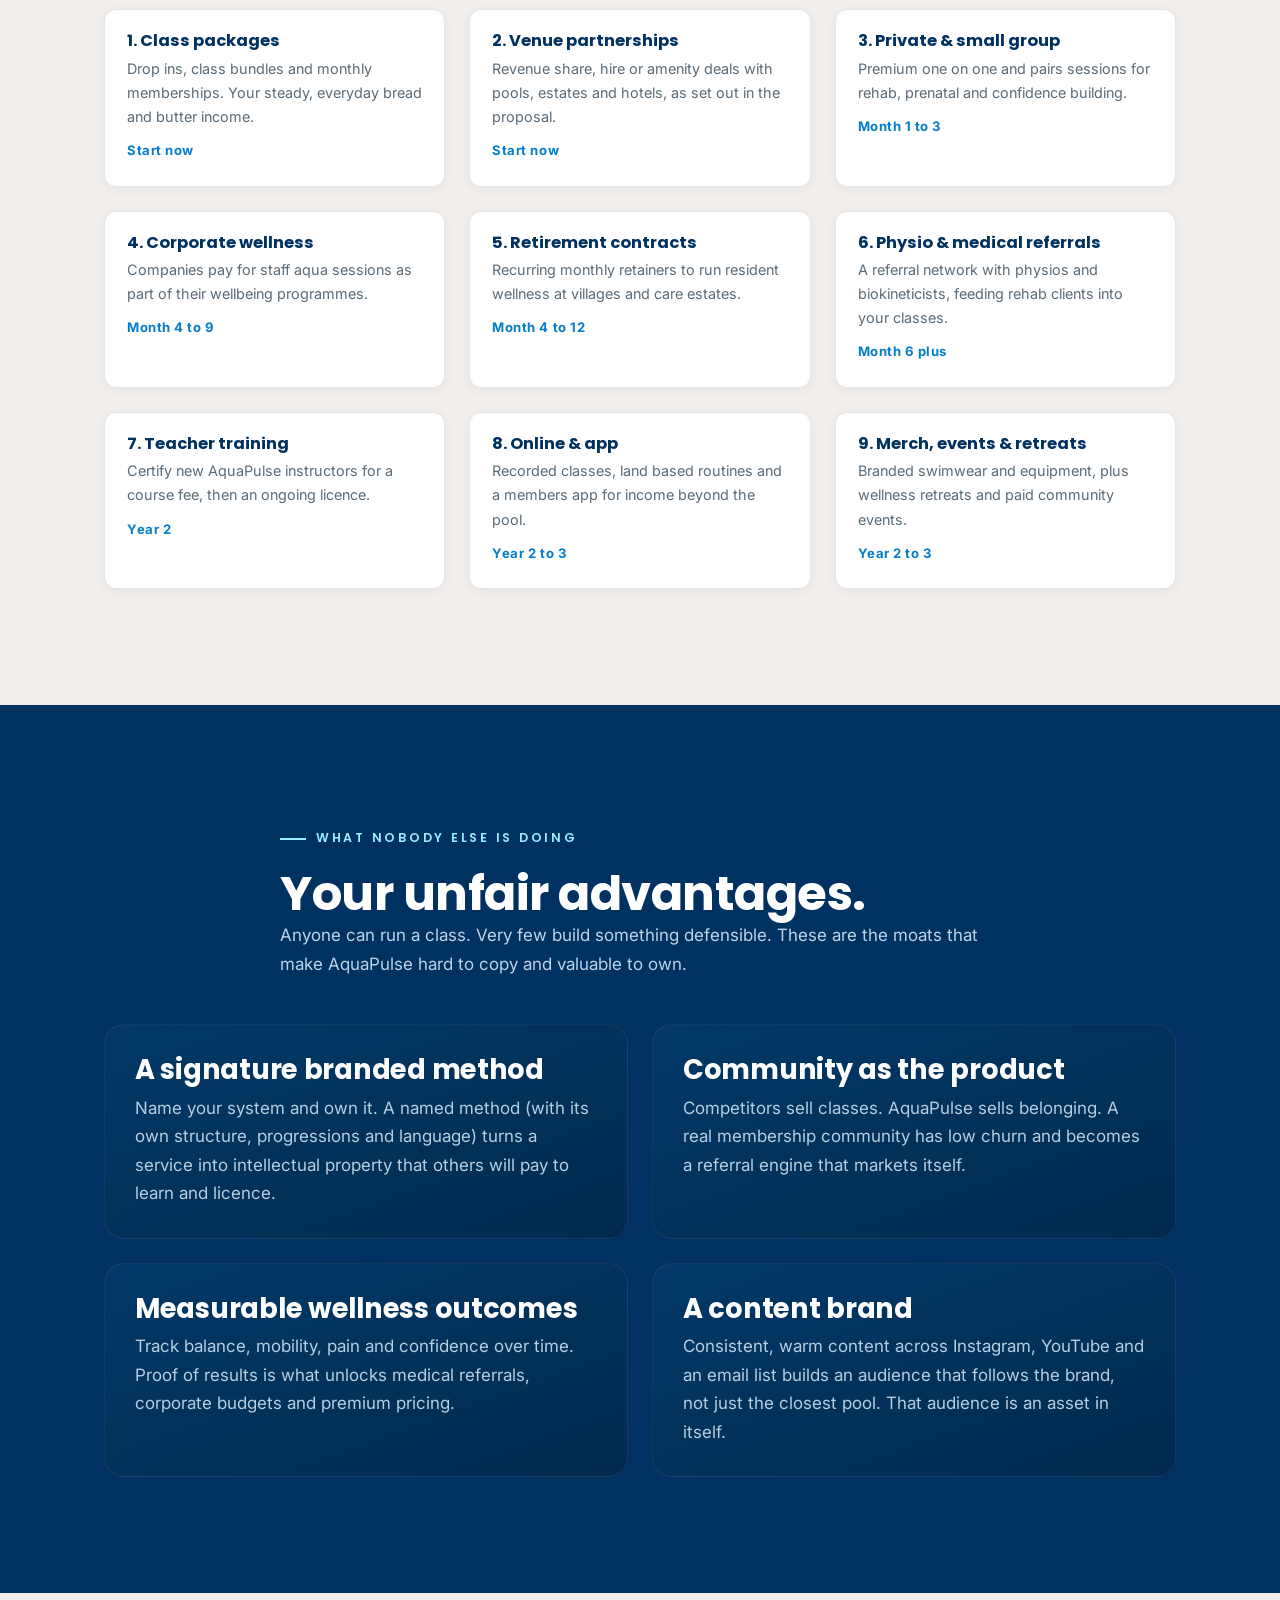
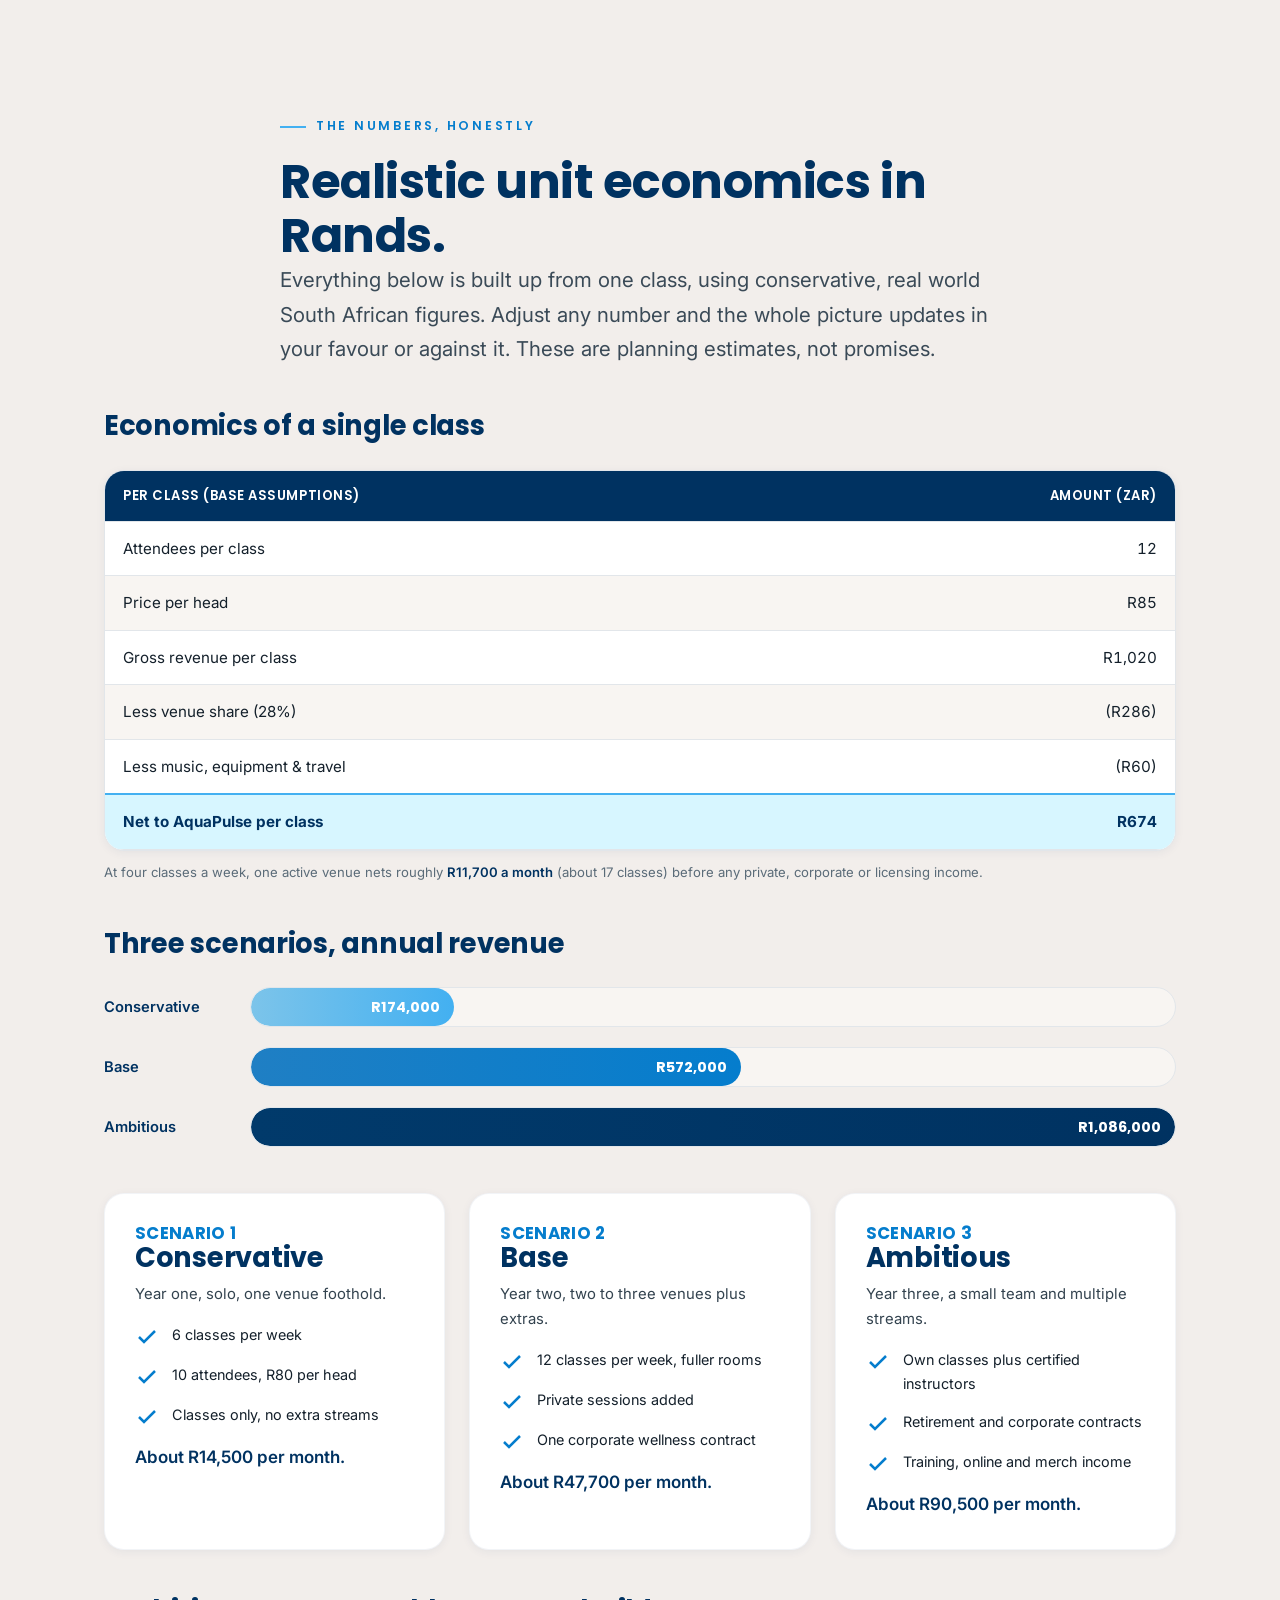
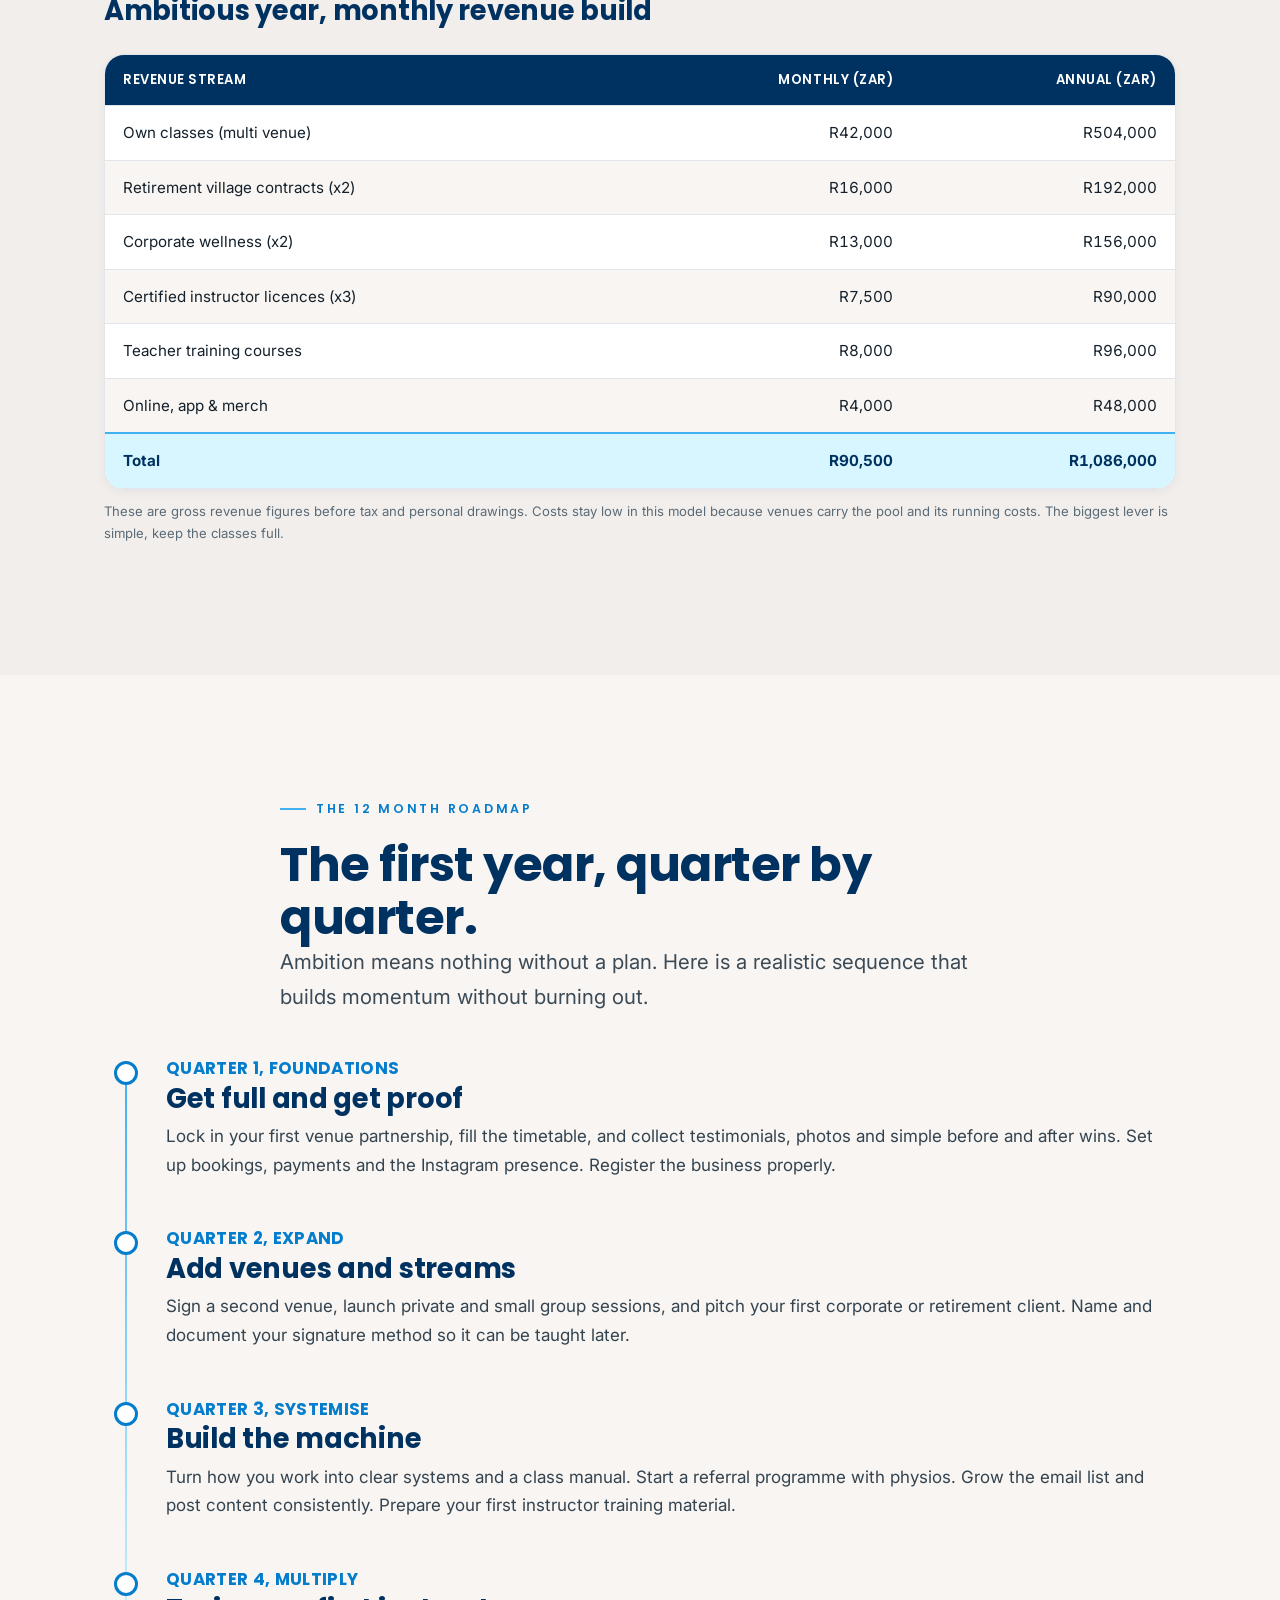
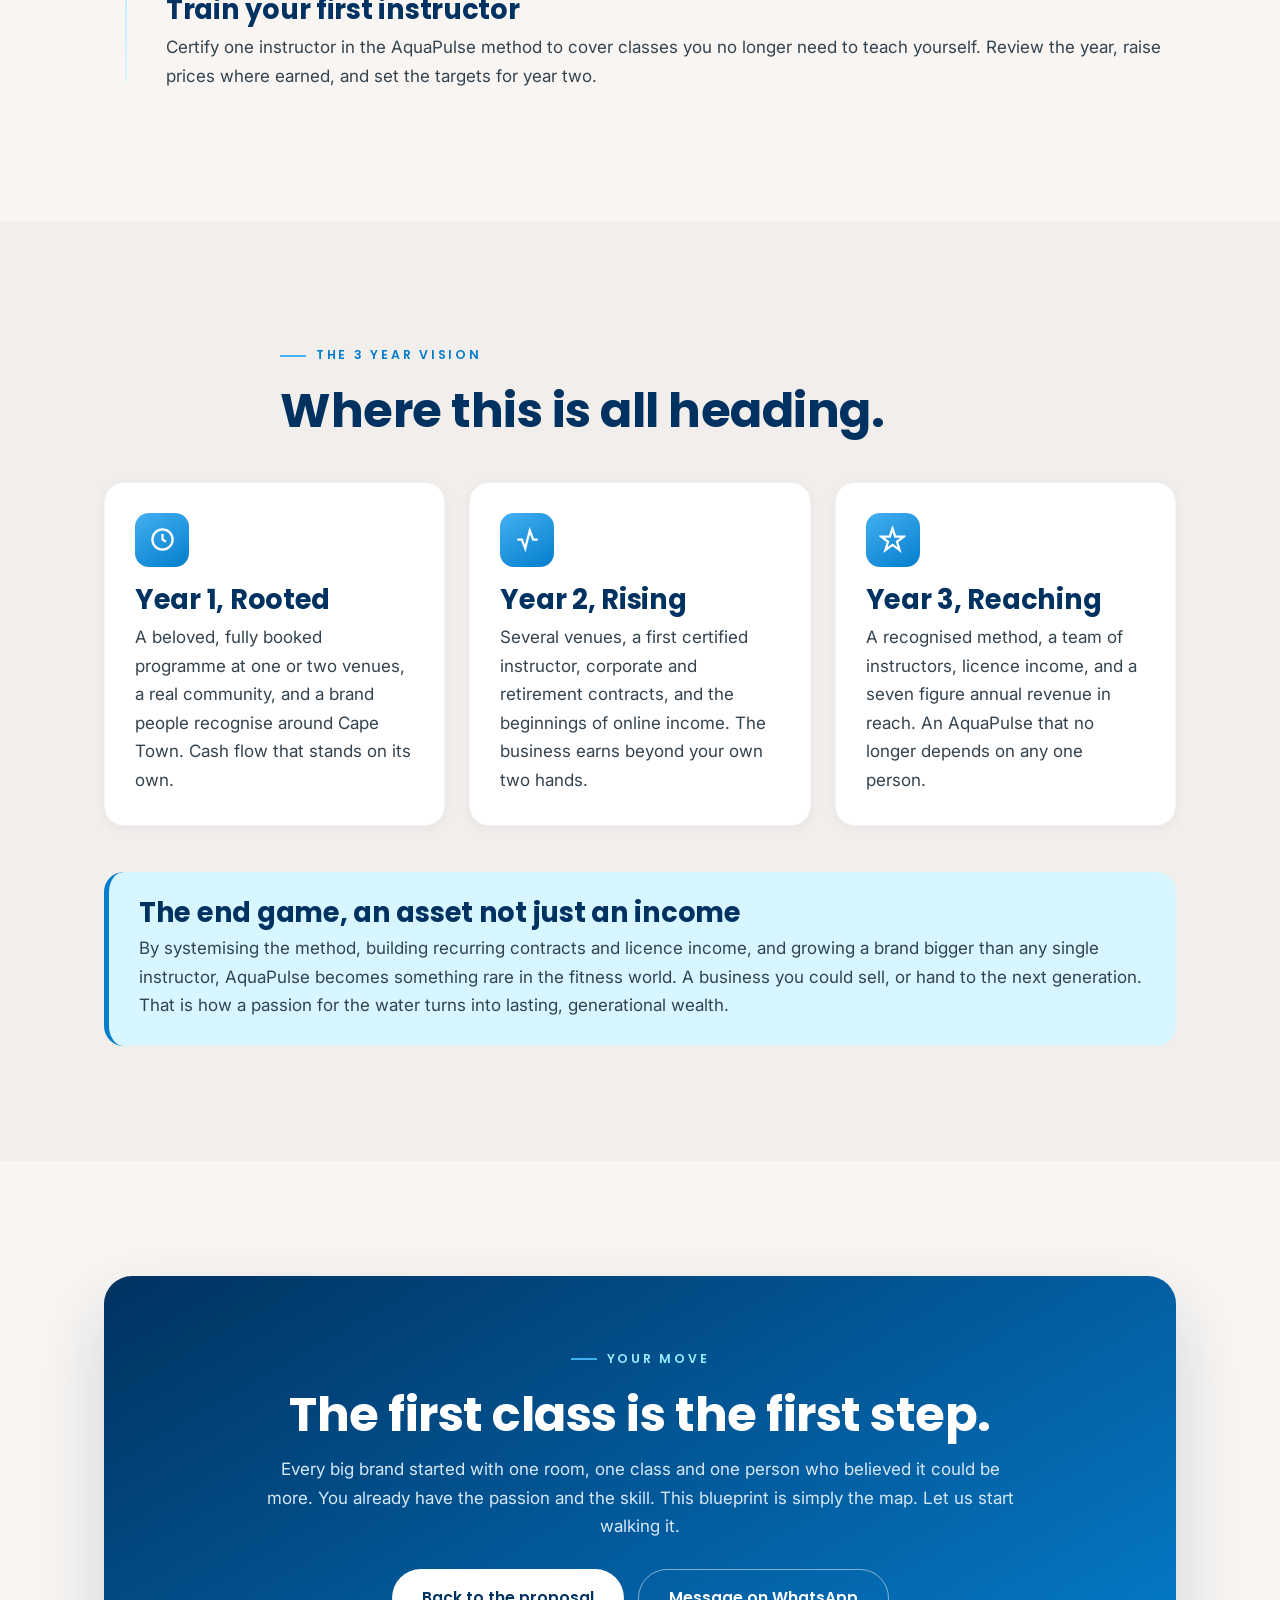
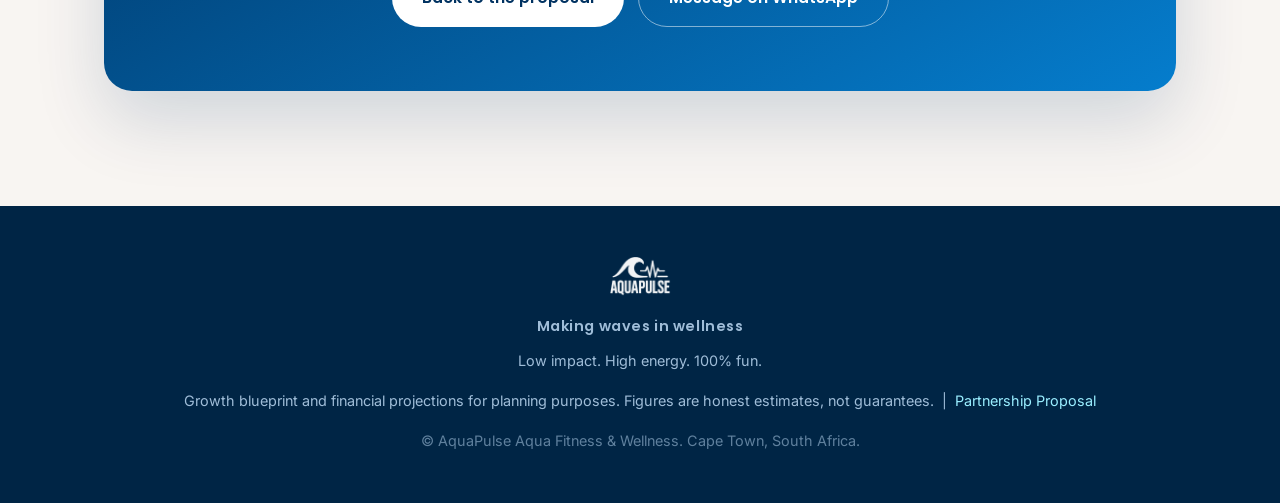
==== commit b3ead6f6: "Add investor.html: investment case page for AquaPulse New page pitching AquaPulse to investors, matc" ====
--- a/blueprint.html
+++ b/blueprint.html
@@ -26,6 +26,7 @@
       <a href="#numbers">The Numbers</a>
       <a href="#roadmap">Roadmap</a>
       <a href="#vision3">3 Year Vision</a>
+      <a href="investor.html">For Investors</a>
       <a class="nav__cta" href="index.html#contact">Get in Touch</a>
     </div>
     <button class="nav__toggle" id="navtoggle" aria-label="Menu">
@@ -40,6 +41,7 @@
     <div class="pill-nav">
       <a href="index.html">Partnership Proposal</a>
       <a href="#" class="active">Growth Blueprint</a>
+      <a href="investor.html">Investment Case</a>
     </div>
     <span class="eyebrow">The AquaPulse Growth Blueprint</span>
     <h1>From one pool to a legacy.</h1>
--- a/styles.css
+++ b/styles.css
@@ -313,3 +313,94 @@
 .scrolltop { position: fixed; bottom: 22px; right: 22px; width: 46px; height: 46px; border-radius: 50%; background: var(--navy); color: #fff; border: 0; display: grid; place-items: center; cursor: pointer; opacity: 0; pointer-events: none; transition: opacity .3s, transform .2s; z-index: 55; box-shadow: var(--shadow-md); }
 .scrolltop.show { opacity: 1; pointer-events: auto; }
 .scrolltop:hover { transform: translateY(-3px); background: var(--ocean); }
+
+/* ============================================================
+   INVESTOR PAGE COMPONENTS
+   ============================================================ */
+
+/* KPI strip in the page header */
+.kpi-row { display: grid; grid-template-columns: repeat(4, 1fr); gap: 18px; margin-top: 36px; max-width: 900px; margin-left: auto; margin-right: auto; }
+.kpi { background: rgba(255,255,255,.10); border: 1px solid rgba(255,255,255,.16); border-radius: 16px; padding: 20px 18px; text-align: center; backdrop-filter: blur(6px); }
+.kpi b { font-family: var(--f-head); font-size: clamp(1.5rem, 3.4vw, 2.1rem); color: #fff; display: block; line-height: 1.05; }
+.kpi span { font-size: .76rem; letter-spacing: .05em; color: var(--aqua); text-transform: uppercase; font-weight: 600; }
+@media (max-width: 720px) { .kpi-row { grid-template-columns: repeat(2, 1fr); } }
+
+/* the ask box */
+.ask-box { background: linear-gradient(150deg, var(--navy), var(--ocean)); color: #fff; border-radius: 24px; padding: clamp(30px, 5vw, 48px); box-shadow: var(--shadow-lg); display: grid; grid-template-columns: 1.4fr 1fr; gap: 40px; align-items: center; }
+.ask-box h3, .ask-box h2 { color: #fff; }
+.ask-box p { color: #d6e8f7; }
+.ask-box .ask-figure { text-align: center; border-left: 1px solid rgba(255,255,255,.2); padding-left: 32px; }
+.ask-box .ask-figure b { font-family: var(--f-head); font-size: clamp(2.6rem, 7vw, 4rem); color: #fff; display: block; line-height: 1; }
+.ask-box .ask-figure span { color: var(--aqua); font-weight: 600; letter-spacing: .04em; }
+@media (max-width: 720px) { .ask-box { grid-template-columns: 1fr; gap: 24px; } .ask-box .ask-figure { border-left: 0; border-top: 1px solid rgba(255,255,255,.2); padding-left: 0; padding-top: 24px; } }
+
+/* generic chart card */
+.chart-card { background: #fff; border-radius: var(--radius); padding: clamp(22px, 4vw, 38px); box-shadow: var(--shadow-sm); border: 1px solid var(--line); }
+.chart-card h3 { margin-bottom: 4px; }
+.chart-card .chart-sub { color: var(--muted); font-size: .92rem; margin-bottom: 22px; }
+.chart-svg { width: 100%; height: auto; display: block; overflow: visible; }
+
+/* chart legend */
+.legend { display: flex; flex-wrap: wrap; gap: 18px 26px; margin-top: 18px; }
+.legend span { display: inline-flex; align-items: center; gap: 9px; font-size: .88rem; font-weight: 600; color: var(--navy); }
+.legend span::before { content: ""; width: 16px; height: 4px; border-radius: 3px; background: var(--dot, var(--ocean)); }
+.legend .dash::before { height: 0; border-top: 3px dashed var(--dot); border-radius: 0; }
+
+/* donut + use of funds */
+.funds-grid { display: grid; grid-template-columns: 260px 1fr; gap: 44px; align-items: center; }
+@media (max-width: 760px) { .funds-grid { grid-template-columns: 1fr; gap: 26px; justify-items: center; } }
+.donut-wrap { position: relative; width: 240px; }
+.donut-center { position: absolute; inset: 0; display: grid; place-content: center; text-align: center; }
+.donut-center b { font-family: var(--f-head); font-size: 2rem; color: var(--navy); display: block; line-height: 1; }
+.donut-center span { font-size: .74rem; letter-spacing: .12em; text-transform: uppercase; color: var(--ocean); font-weight: 700; }
+.funds-list { list-style: none; display: grid; gap: 12px; width: 100%; }
+.funds-list li { display: grid; grid-template-columns: 16px 1fr auto; gap: 14px; align-items: baseline; padding-bottom: 12px; border-bottom: 1px solid var(--line); }
+.funds-list li:last-child { border-bottom: 0; }
+.funds-list .fdot { width: 14px; height: 14px; border-radius: 4px; align-self: center; }
+.funds-list .fname { color: var(--navy); font-weight: 600; font-size: .95rem; }
+.funds-list .fname small { display: block; color: var(--muted); font-weight: 400; font-size: .82rem; }
+.funds-list .famt { font-family: var(--f-head); font-weight: 700; color: var(--ocean); font-variant-numeric: tabular-nums; white-space: nowrap; }
+
+/* TAM SAM SOM nested */
+.tam { display: grid; grid-template-columns: 300px 1fr; gap: 40px; align-items: center; }
+@media (max-width: 760px) { .tam { grid-template-columns: 1fr; justify-items: center; } }
+.tam-rings { position: relative; width: 300px; height: 300px; }
+.tam-ring { position: absolute; border-radius: 50%; display: flex; align-items: flex-start; justify-content: center; padding-top: 14px; font-family: var(--f-head); font-weight: 700; color: #fff; text-align: center; }
+.tam-t { inset: 0; background: linear-gradient(160deg, #0a5aa0, #003261); }
+.tam-s { width: 210px; height: 210px; left: 45px; top: 60px; background: linear-gradient(160deg, #1f8fd4, #057dcd); }
+.tam-m { width: 120px; height: 120px; left: 90px; top: 130px; background: linear-gradient(160deg, #6fd0ff, #43b0f1); color: var(--navy); padding-top: 34px; }
+.tam-ring b { display: block; font-size: 1.15rem; }
+.tam-ring small { font-weight: 500; font-size: .68rem; letter-spacing: .06em; opacity: .9; }
+.tam-key { list-style: none; display: grid; gap: 18px; }
+.tam-key li { padding-left: 18px; border-left: 4px solid var(--sky); }
+.tam-key h4 { color: var(--navy); text-transform: none; letter-spacing: 0; font-size: 1.05rem; margin-bottom: 2px; }
+.tam-key p { margin: 0; font-size: .93rem; color: var(--muted); }
+
+/* return / ROI steps */
+.returns { display: grid; grid-template-columns: repeat(3, 1fr); gap: 20px; counter-reset: r; }
+@media (max-width: 760px) { .returns { grid-template-columns: 1fr; } }
+.return-card { background: #fff; border-radius: var(--radius); padding: 28px; box-shadow: var(--shadow-sm); border: 1px solid var(--line); position: relative; }
+.return-card .rnum { font-family: var(--f-head); font-weight: 800; color: var(--aqua); font-size: 2.4rem; line-height: 1; }
+.return-card h3 { margin: 4px 0 8px; }
+.return-card p:last-child { margin-bottom: 0; }
+
+/* highlight numbers inline */
+.hl { color: var(--ocean); font-weight: 700; }
+.big-metric { display: grid; grid-template-columns: repeat(3, 1fr); gap: 20px; }
+@media (max-width: 700px) { .big-metric { grid-template-columns: 1fr; } }
+.big-metric .bm { background: linear-gradient(160deg, #023968, #012a4d); color: #cfe0ee; border-radius: var(--radius); padding: 26px; text-align: center; }
+.big-metric .bm b { font-family: var(--f-head); font-size: clamp(1.8rem, 4.5vw, 2.6rem); color: #fff; display: block; line-height: 1; }
+.big-metric .bm span { font-size: .88rem; color: #9fc4e2; }
+
+/* structure option cards */
+.opt { background: #fff; border-radius: var(--radius); padding: 30px; box-shadow: var(--shadow-sm); border: 1px solid var(--line); }
+.opt.opt--pick { border: 2px solid var(--ocean); box-shadow: var(--shadow-md); position: relative; }
+.opt .opt-tag { display: inline-block; font-size: .7rem; letter-spacing: .12em; text-transform: uppercase; font-weight: 700; color: #fff; background: var(--ocean); padding: 5px 12px; border-radius: 100px; margin-bottom: 12px; }
+.opt.opt--alt .opt-tag { background: var(--muted); }
+.opt ul { list-style: none; display: grid; gap: 10px; margin-top: 14px; }
+.opt li { padding-left: 24px; position: relative; font-size: .95rem; color: #46565f; }
+.opt li::before { content: ""; position: absolute; left: 0; top: 8px; width: 11px; height: 7px; border-left: 2px solid var(--sky); border-bottom: 2px solid var(--sky); transform: rotate(-45deg); }
+
+/* small print disclaimer band */
+.disclaimer { background: var(--paper-2); border: 1px dashed var(--line); border-radius: var(--radius-sm); padding: 20px 24px; font-size: .84rem; color: var(--muted); }
+.disclaimer strong { color: var(--navy); }
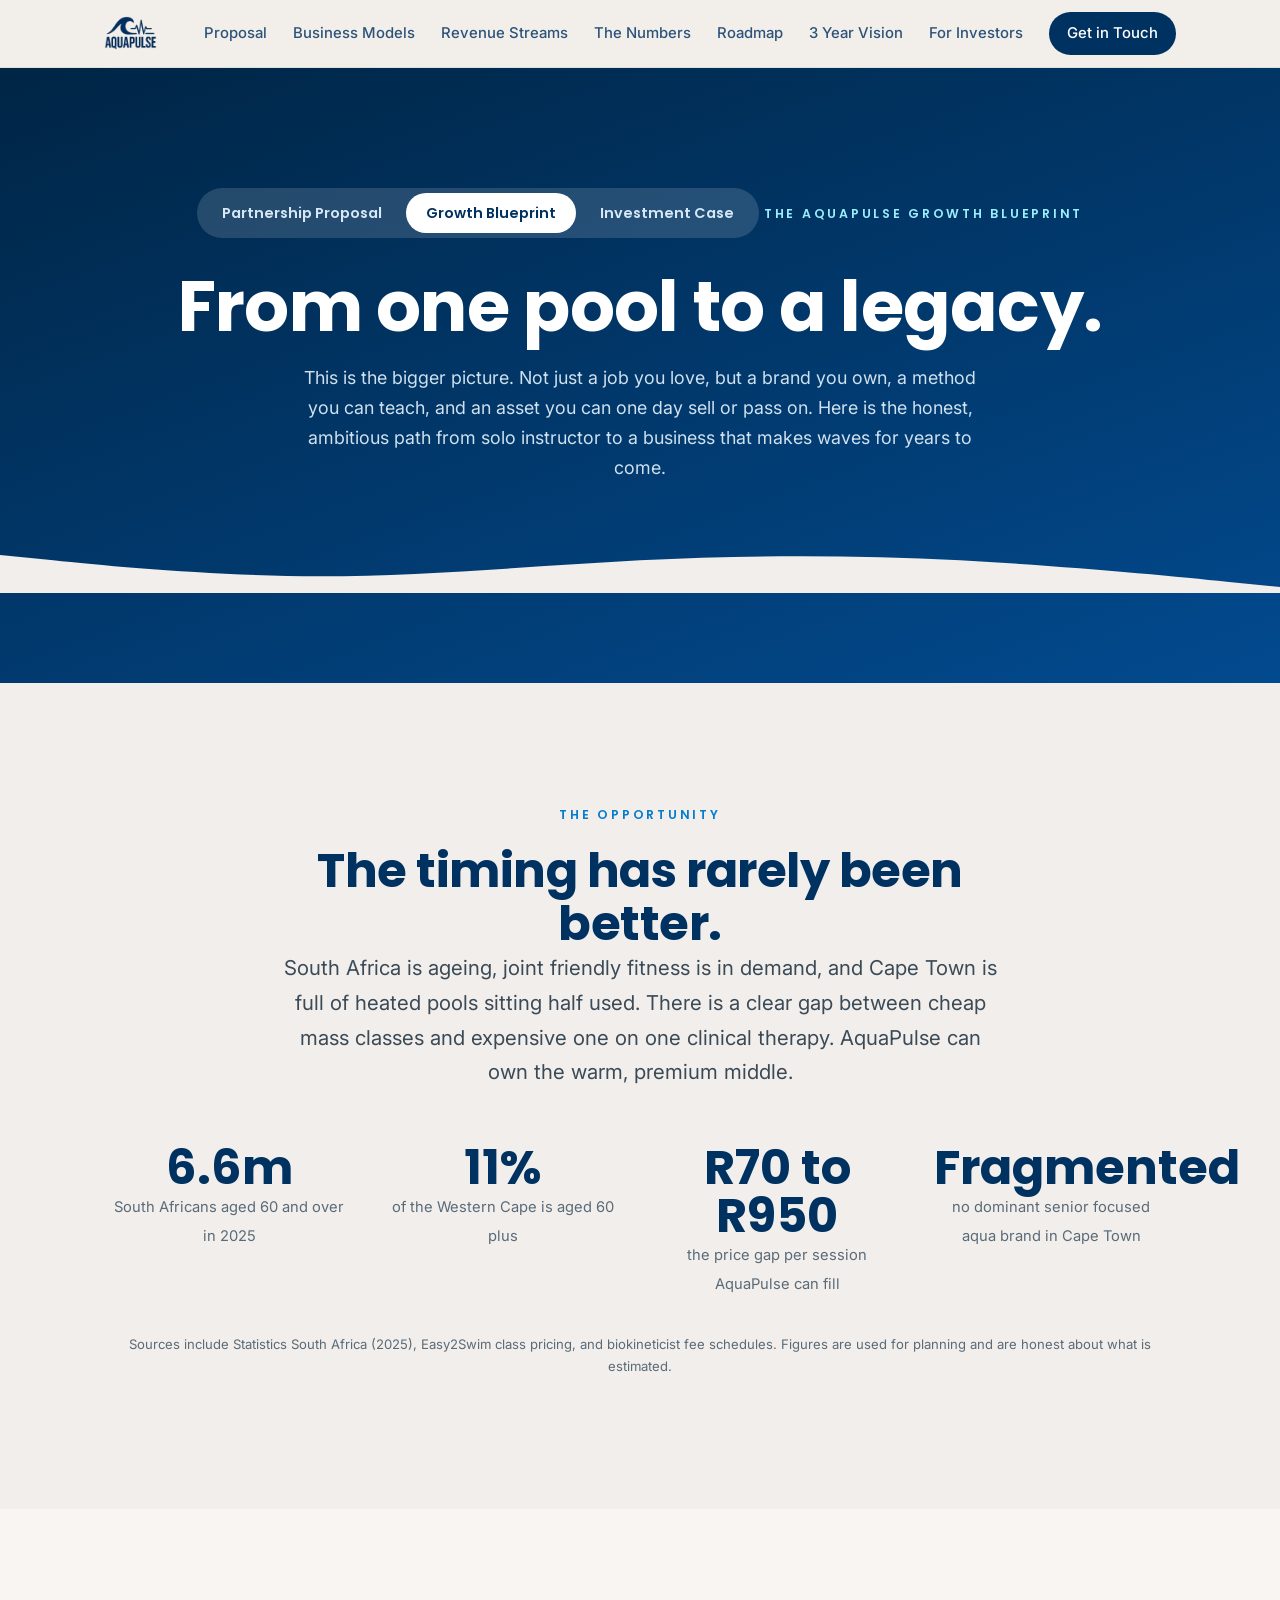
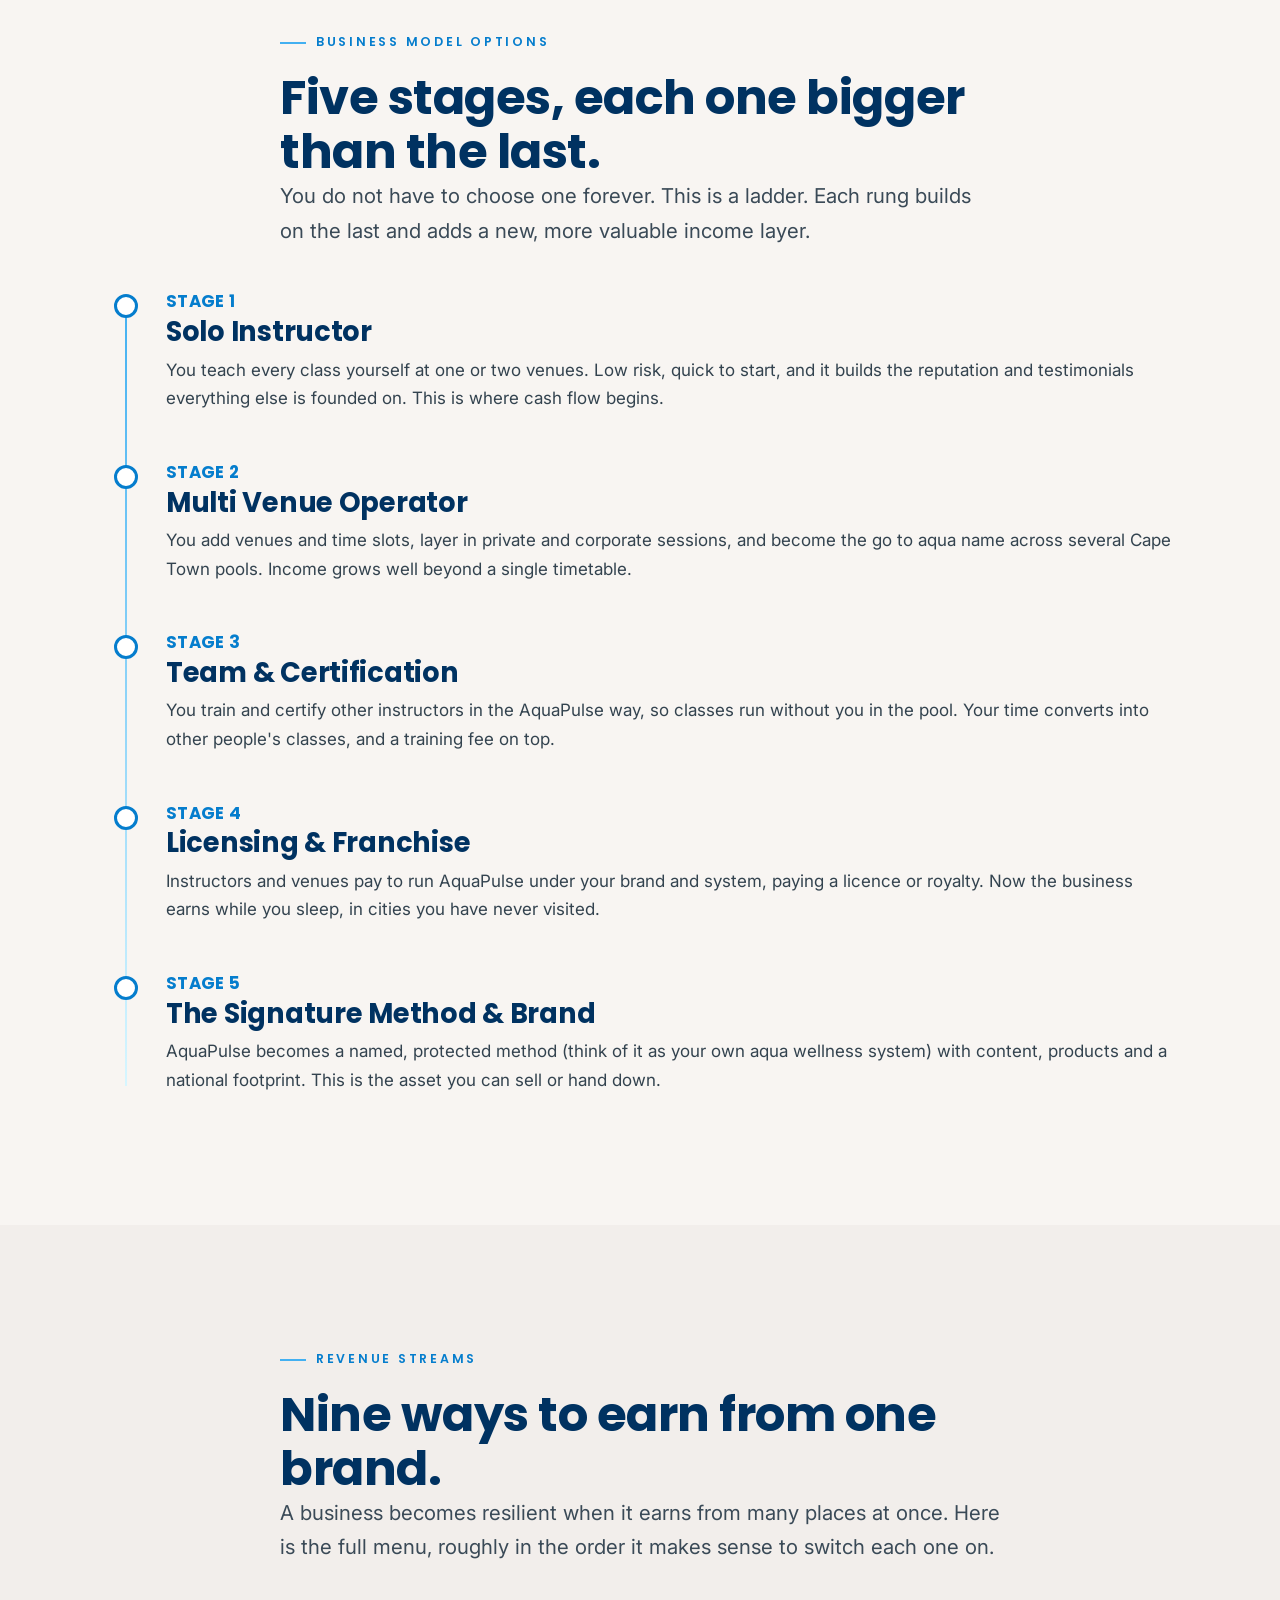
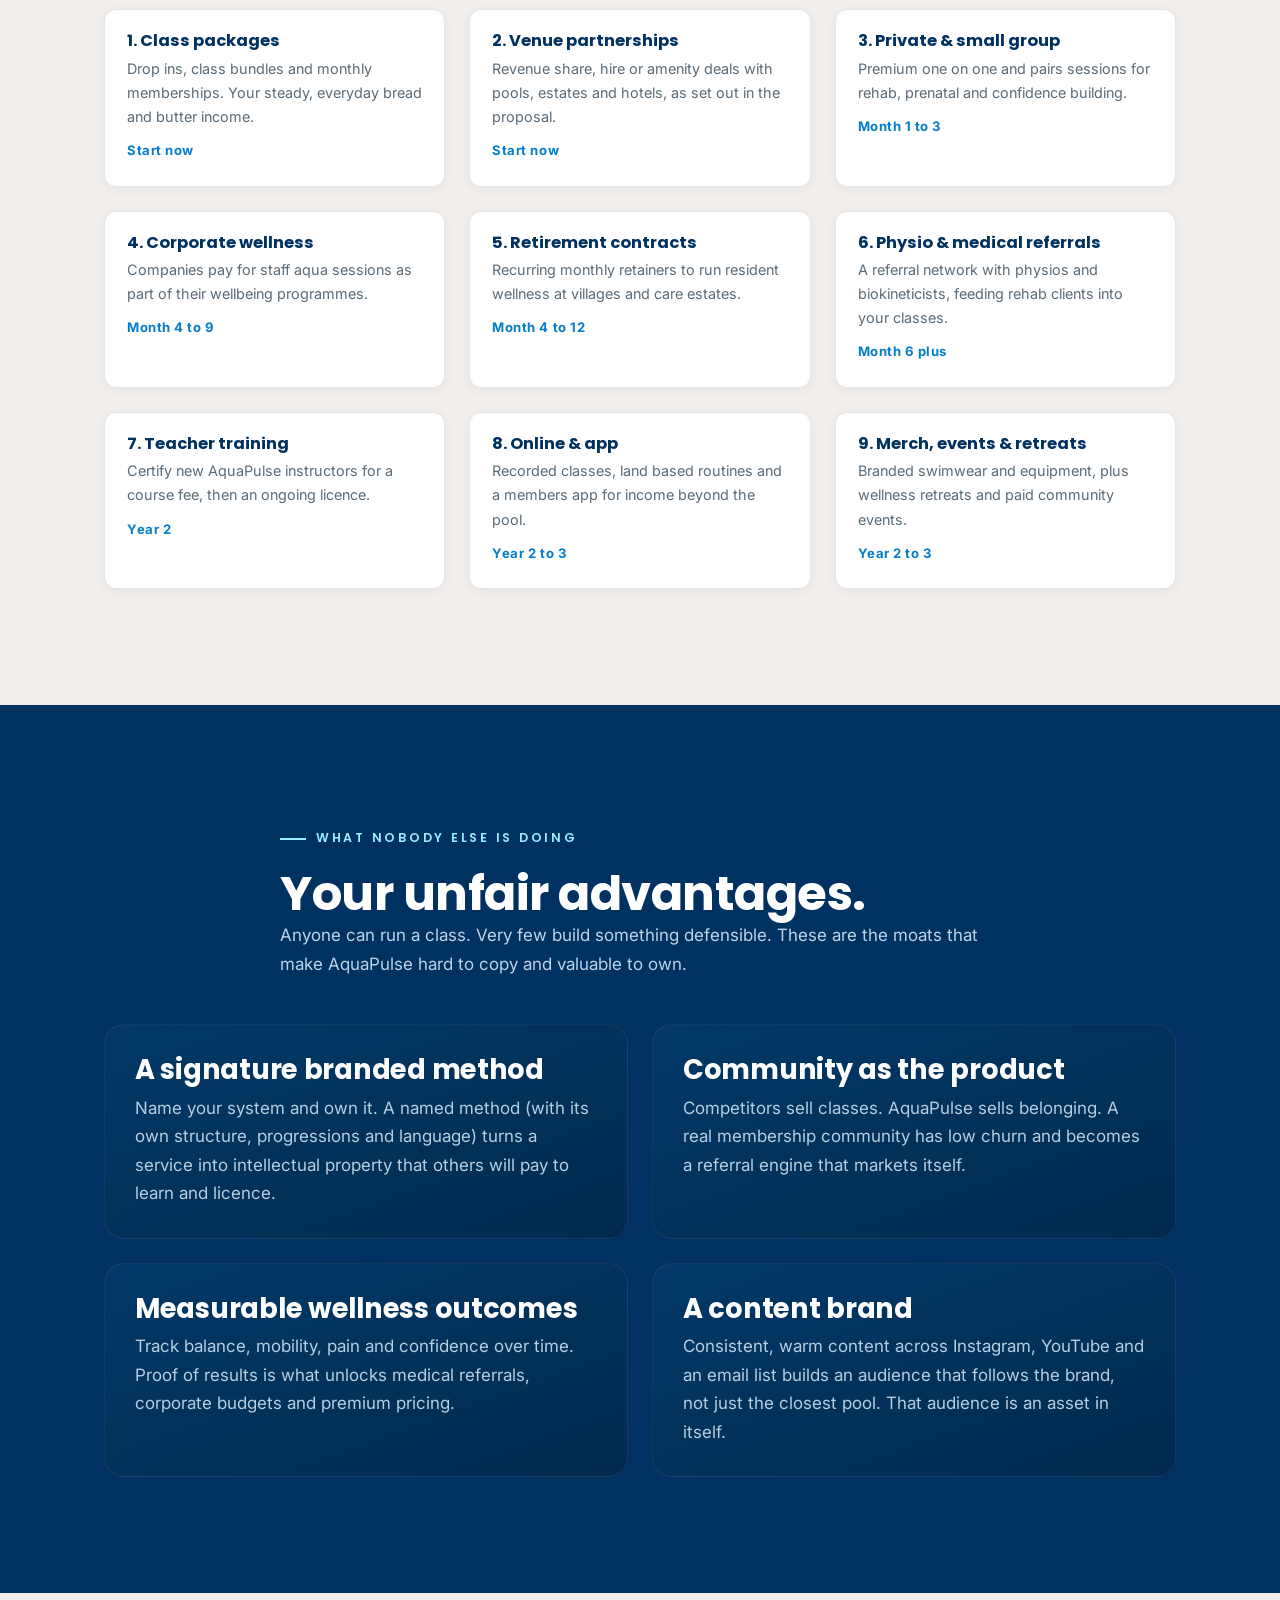
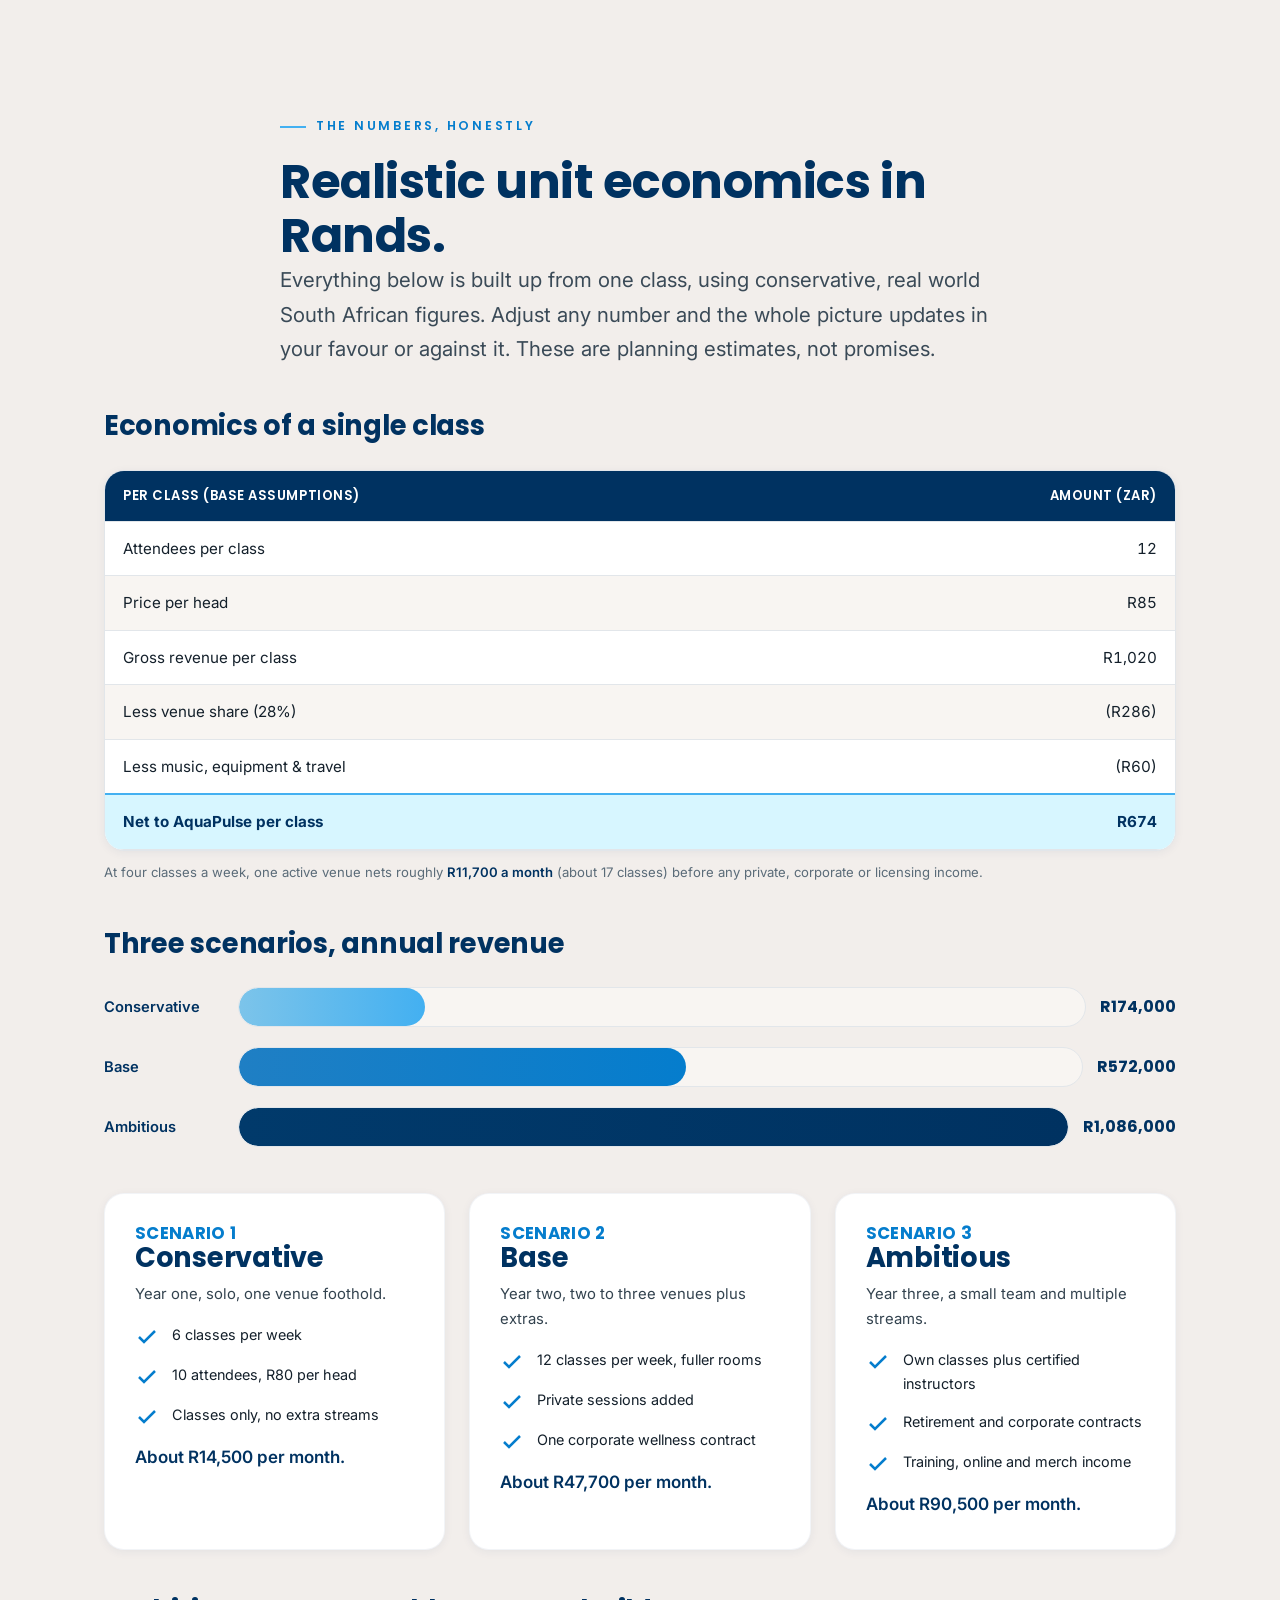
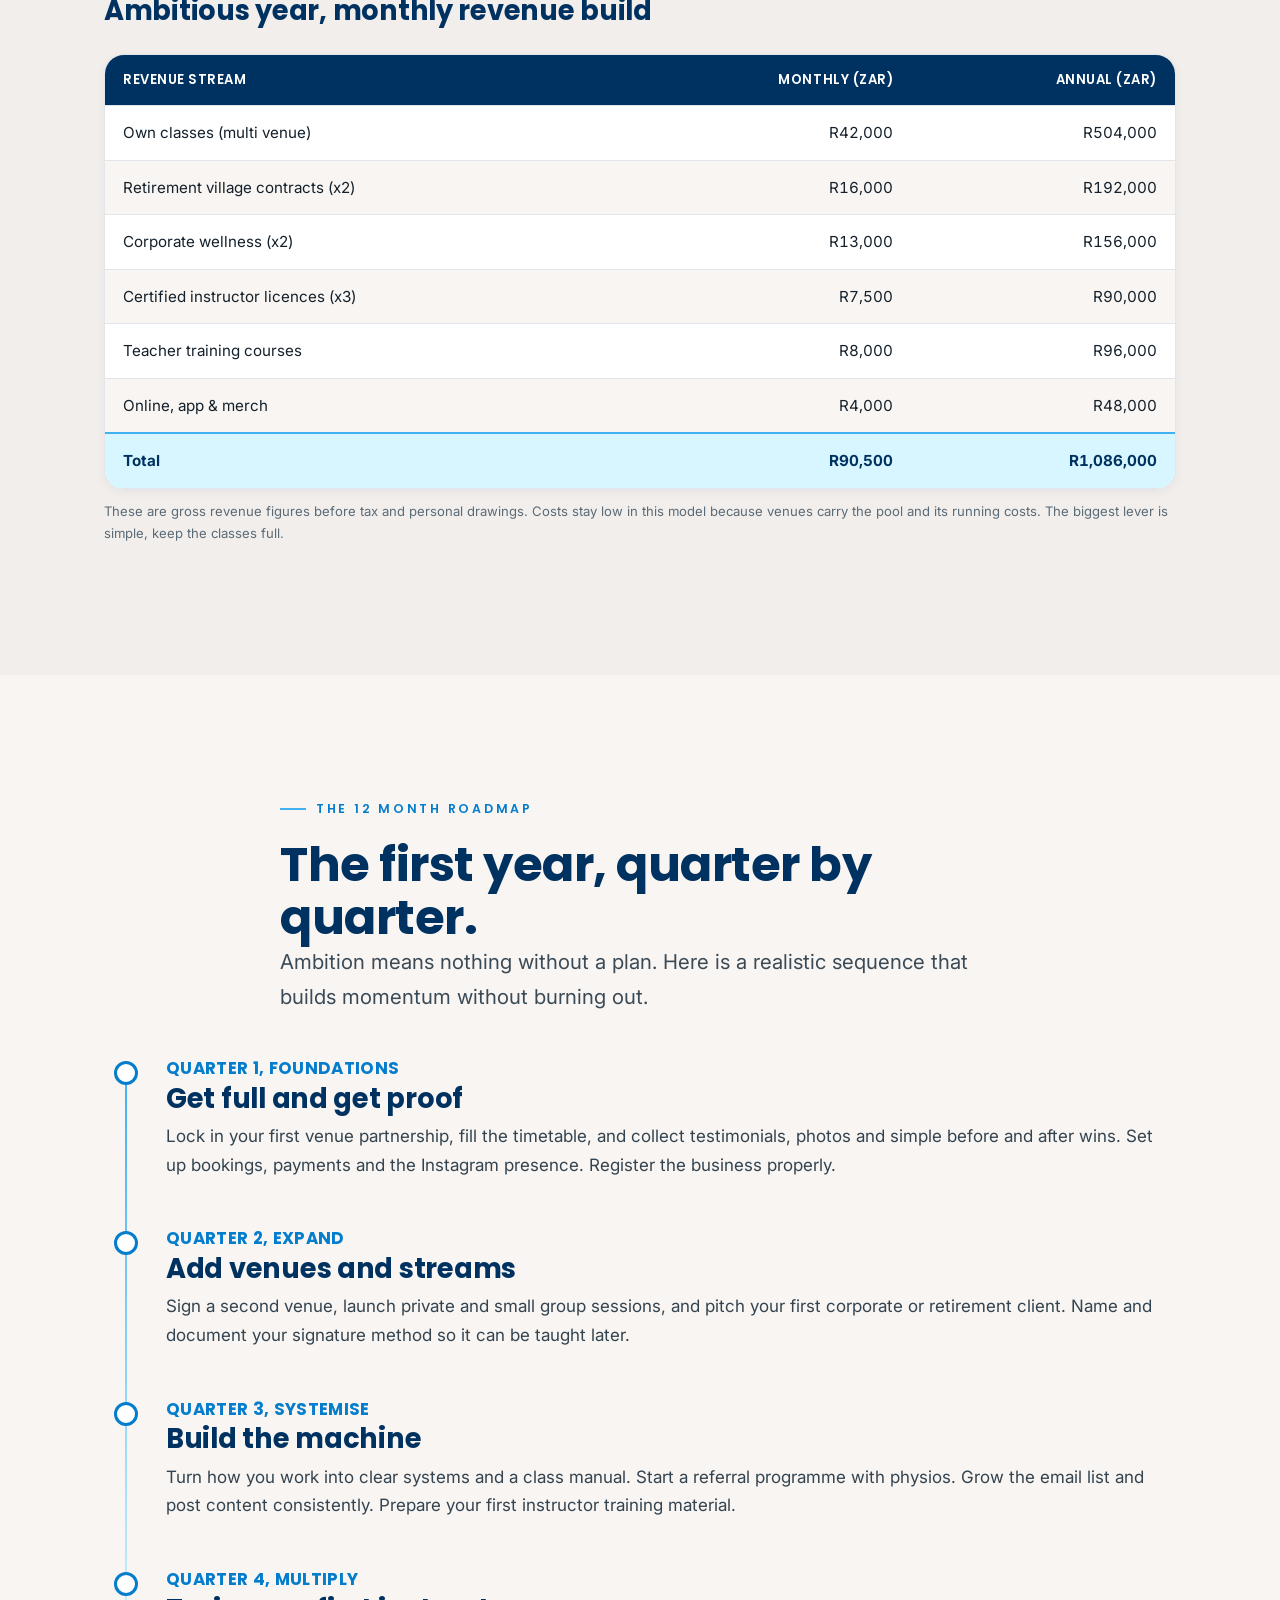
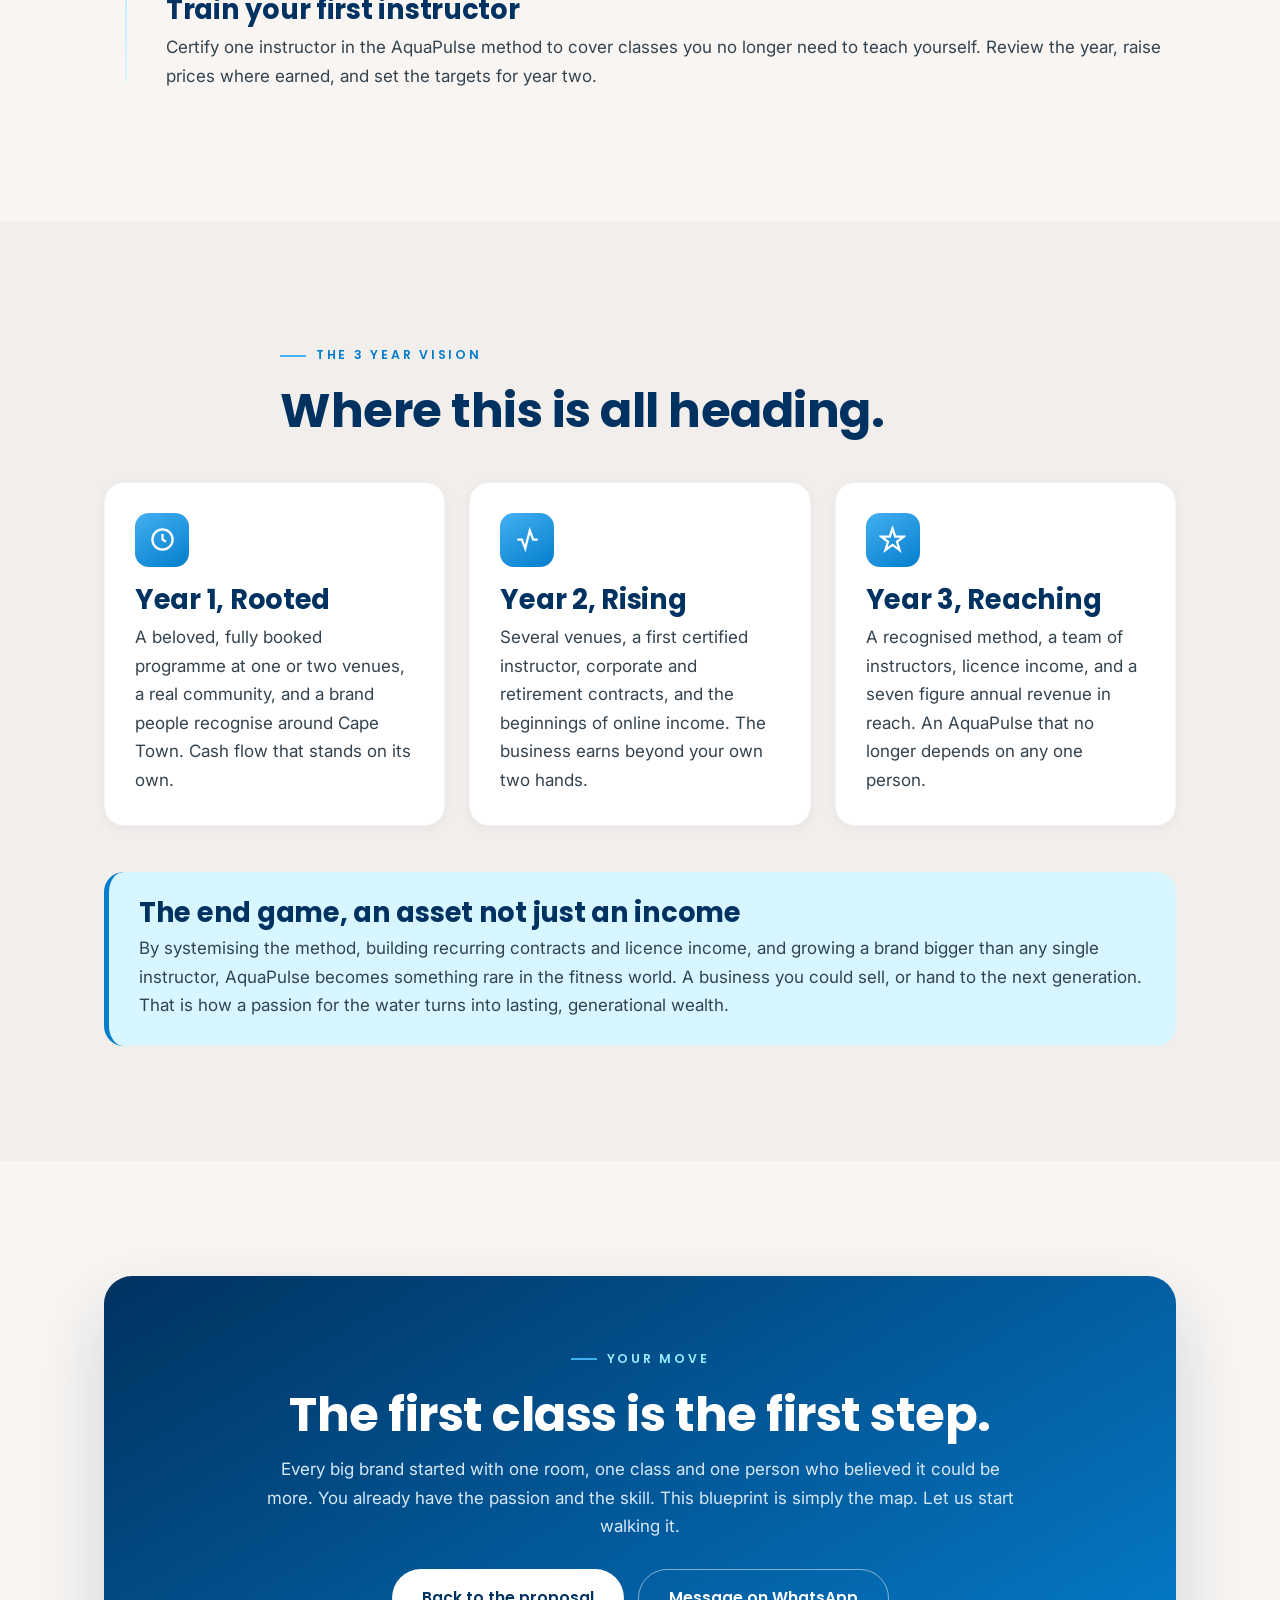
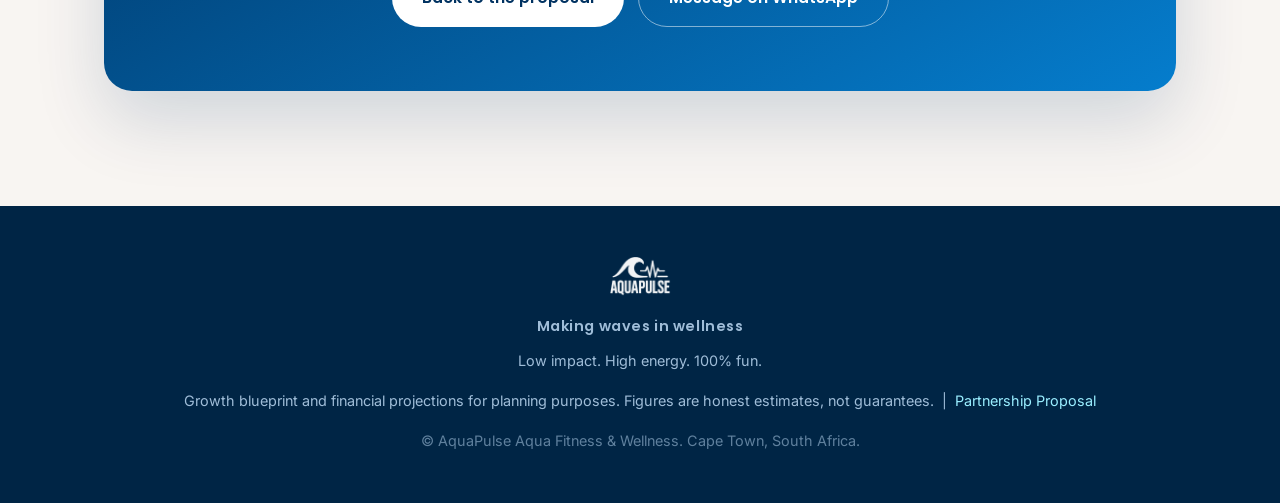
==== commit f9ca0f25: "Fix clipped revenue bar labels: move values outside bars into own column (readable at any width)" ====
--- a/blueprint.html
+++ b/blueprint.html
@@ -154,9 +154,9 @@
 
     <h3 class="mb-m mt-l fade">Three scenarios, annual revenue</h3>
     <div class="bars fade">
-      <div class="bar__row"><div class="bar__label">Conservative</div><div class="bar__track"><div class="bar__fill bar--c" style="width:22%">R174,000</div></div></div>
-      <div class="bar__row"><div class="bar__label">Base</div><div class="bar__track"><div class="bar__fill bar--b" style="width:53%">R572,000</div></div></div>
-      <div class="bar__row"><div class="bar__label">Ambitious</div><div class="bar__track"><div class="bar__fill bar--a" style="width:100%">R1,086,000</div></div></div>
+      <div class="bar__row"><div class="bar__label">Conservative</div><div class="bar__track"><div class="bar__fill bar--c" style="width:22%"></div></div><div class="bar__value">R174,000</div></div>
+      <div class="bar__row"><div class="bar__label">Base</div><div class="bar__track"><div class="bar__fill bar--b" style="width:53%"></div></div><div class="bar__value">R572,000</div></div>
+      <div class="bar__row"><div class="bar__label">Ambitious</div><div class="bar__track"><div class="bar__fill bar--a" style="width:100%"></div></div><div class="bar__value">R1,086,000</div></div>
     </div>
 
     <div class="grid g-3 mt-l">
--- a/styles.css
+++ b/styles.css
@@ -203,14 +203,15 @@
 
 /* bar chart (pure CSS) */
 .bars { display: grid; gap: 20px; margin-top: 10px; }
-.bar__row { display: grid; grid-template-columns: 130px 1fr; gap: 16px; align-items: center; }
+.bar__row { display: grid; grid-template-columns: 120px 1fr auto; gap: 14px; align-items: center; }
 .bar__label { font-weight: 600; color: var(--navy); font-size: .92rem; }
 .bar__track { background: var(--paper-2); border-radius: 100px; height: 40px; position: relative; overflow: hidden; border: 1px solid var(--line); }
-.bar__fill { height: 100%; border-radius: 100px; display: flex; align-items: center; justify-content: flex-end; padding-right: 14px; color: #fff; font-family: var(--f-head); font-weight: 700; font-size: .9rem; white-space: nowrap; }
+.bar__fill { height: 100%; border-radius: 100px; min-width: 8px; }
+.bar__value { font-family: var(--f-head); font-weight: 700; font-size: 1rem; color: var(--navy); white-space: nowrap; text-align: right; }
 .bar--c { background: linear-gradient(90deg, #7cc4ea, #43b0f1); }
 .bar--b { background: linear-gradient(90deg, #1f7fc4, #057dcd); }
 .bar--a { background: linear-gradient(90deg, #013a6b, #003261); }
-@media (max-width: 620px) { .bar__row { grid-template-columns: 92px 1fr; } .bar__label { font-size: .82rem; } }
+@media (max-width: 620px) { .bar__row { grid-template-columns: 84px 1fr auto; gap: 10px; } .bar__label { font-size: .8rem; } .bar__value { font-size: .88rem; } }
 
 /* timeline / roadmap */
 .timeline { position: relative; margin-top: 20px; }
@@ -404,3 +405,73 @@
 /* small print disclaimer band */
 .disclaimer { background: var(--paper-2); border: 1px dashed var(--line); border-radius: var(--radius-sm); padding: 20px 24px; font-size: .84rem; color: var(--muted); }
 .disclaimer strong { color: var(--navy); }
+
+/* ============================================================
+   MOBILE HARDENING (fixes horizontal overflow + reading polish)
+   ============================================================ */
+
+/* Grid / flex children must be allowed to shrink, else wide content
+   (esp. tables with min-width) forces the whole page to scroll sideways. */
+.grid > *, .g-2 > *, .g-3 > *, .g-4 > *,
+.funds-grid > *, .tam > *, .bio > *, .ask-box > *,
+.returns > *, .big-metric > *, .contact-grid > *, .kpi-row > * { min-width: 0; }
+
+/* Keep scrollable tables inside their box, never past the viewport */
+.table-wrap { max-width: 100%; }
+.chart-svg, svg.chart-svg { max-width: 100%; }
+
+@media (max-width: 620px) {
+  .wrap { padding: 0 18px; }
+  .section { padding: clamp(44px, 12vw, 72px) 0; }
+  .section-head { margin-bottom: 30px; }
+
+  /* tighten oversized display type for comfortable phone reading */
+  h1 { font-size: clamp(2rem, 8.5vw, 2.6rem); }
+  h2 { font-size: clamp(1.6rem, 6.5vw, 2rem); }
+  .lead { font-size: 1.02rem; }
+  body { font-size: 16px; }
+
+  /* narrow tables so most fit without side-scroll; wide ones still
+     scroll neatly inside their own box */
+  table { min-width: 480px; font-size: .88rem; }
+  th, td { padding: 11px 12px; }
+  .table-wrap { -webkit-overflow-scrolling: touch; }
+
+  /* cards / callouts a touch tighter */
+  .card { padding: 24px; }
+  .callout { padding: 22px 22px; }
+  .quote { padding: 26px 24px; }
+
+  /* fixed-size decorative diagrams scale down to fit any phone */
+  .tam-rings { transform: scale(.82); transform-origin: center; }
+  .donut-wrap { width: 200px; }
+}
+
+@media (max-width: 380px) {
+  .tam-rings { transform: scale(.72); }
+  table { min-width: 420px; }
+}
+
+/* ------------------------------------------------------------
+   PILL-NAV: keep the page-top toggle inside the viewport on
+   phones (it was the last thing pushing horizontal overflow)
+   ------------------------------------------------------------ */
+@media (max-width: 620px) {
+  .pill-nav {
+    display: flex;
+    width: 100%;
+    max-width: 100%;
+    gap: 4px;
+    box-sizing: border-box;
+  }
+  .pill-nav a {
+    flex: 1 1 0;
+    min-width: 0;
+    text-align: center;
+    padding: 9px 6px;
+    font-size: .78rem;
+    line-height: 1.25;
+  }
+  /* let long, tightly scrollable tables signal there's more to the side */
+  .table-wrap { position: relative; }
+}
